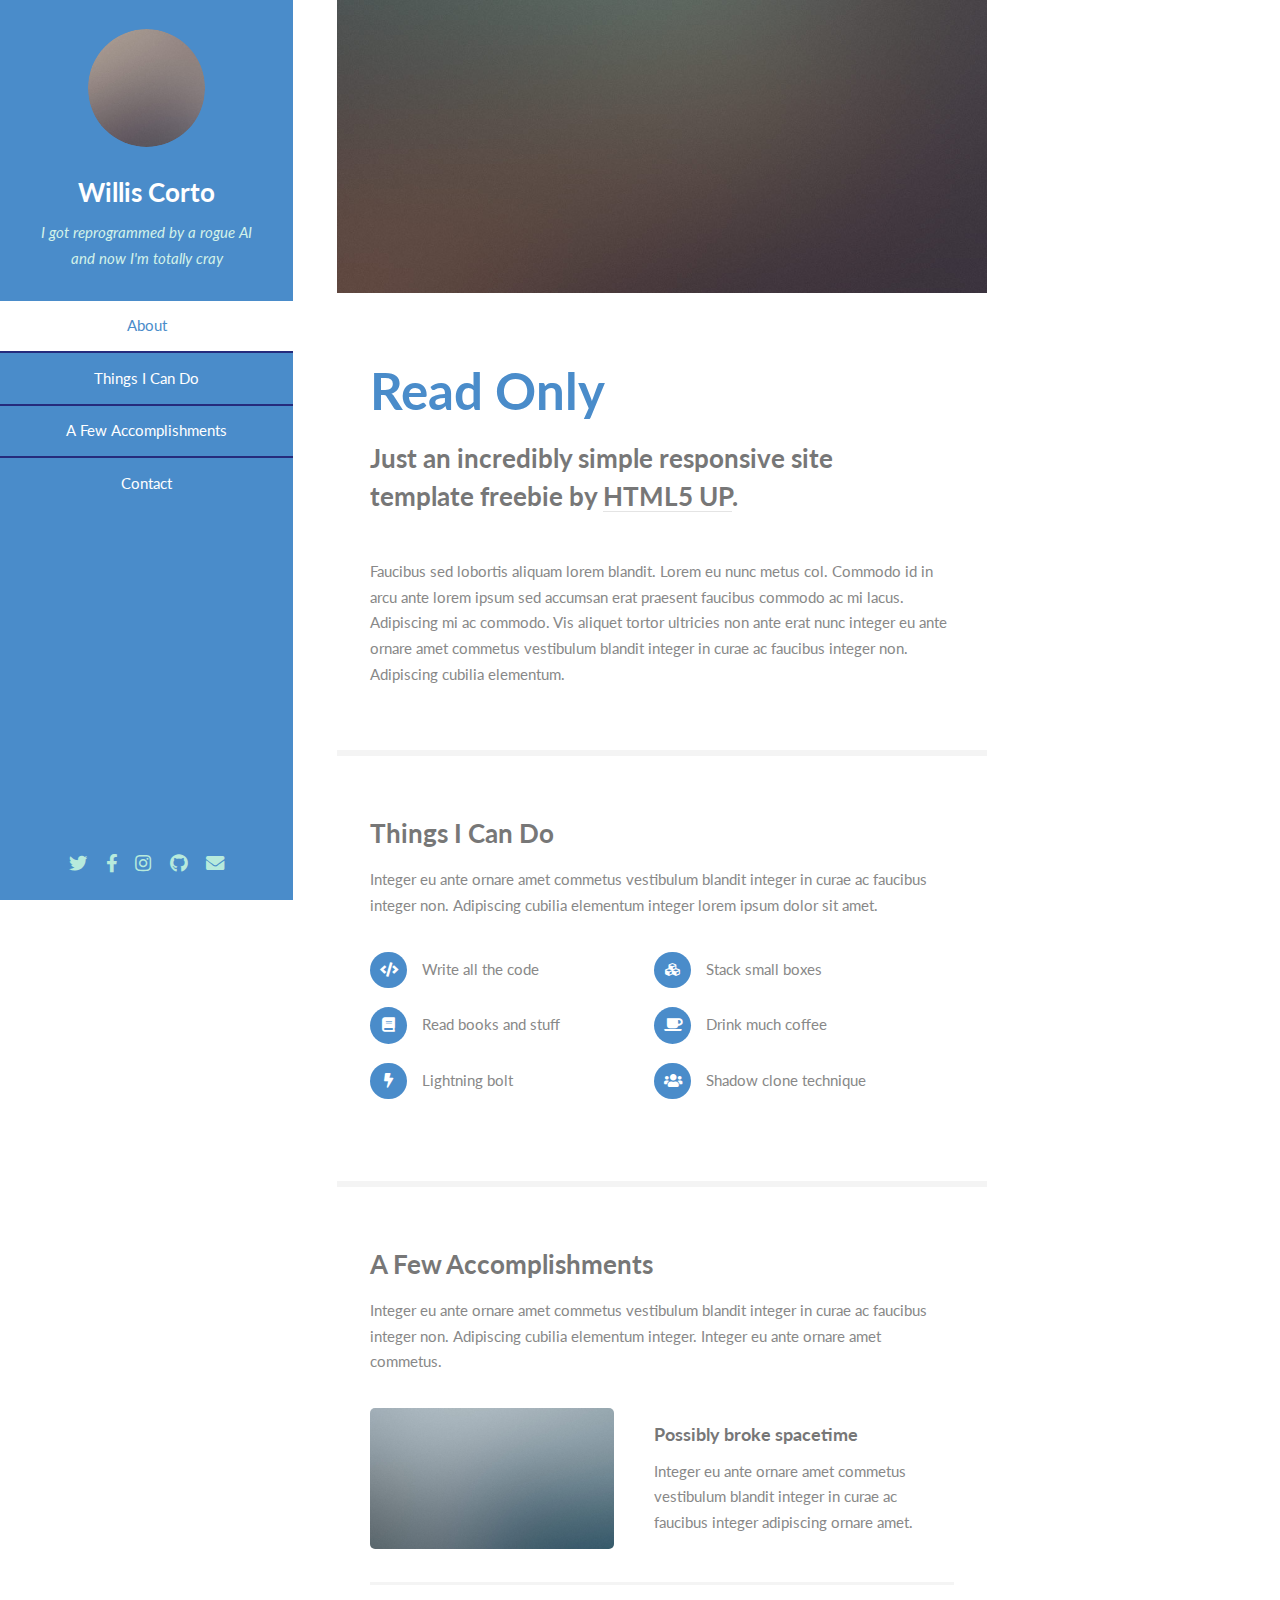
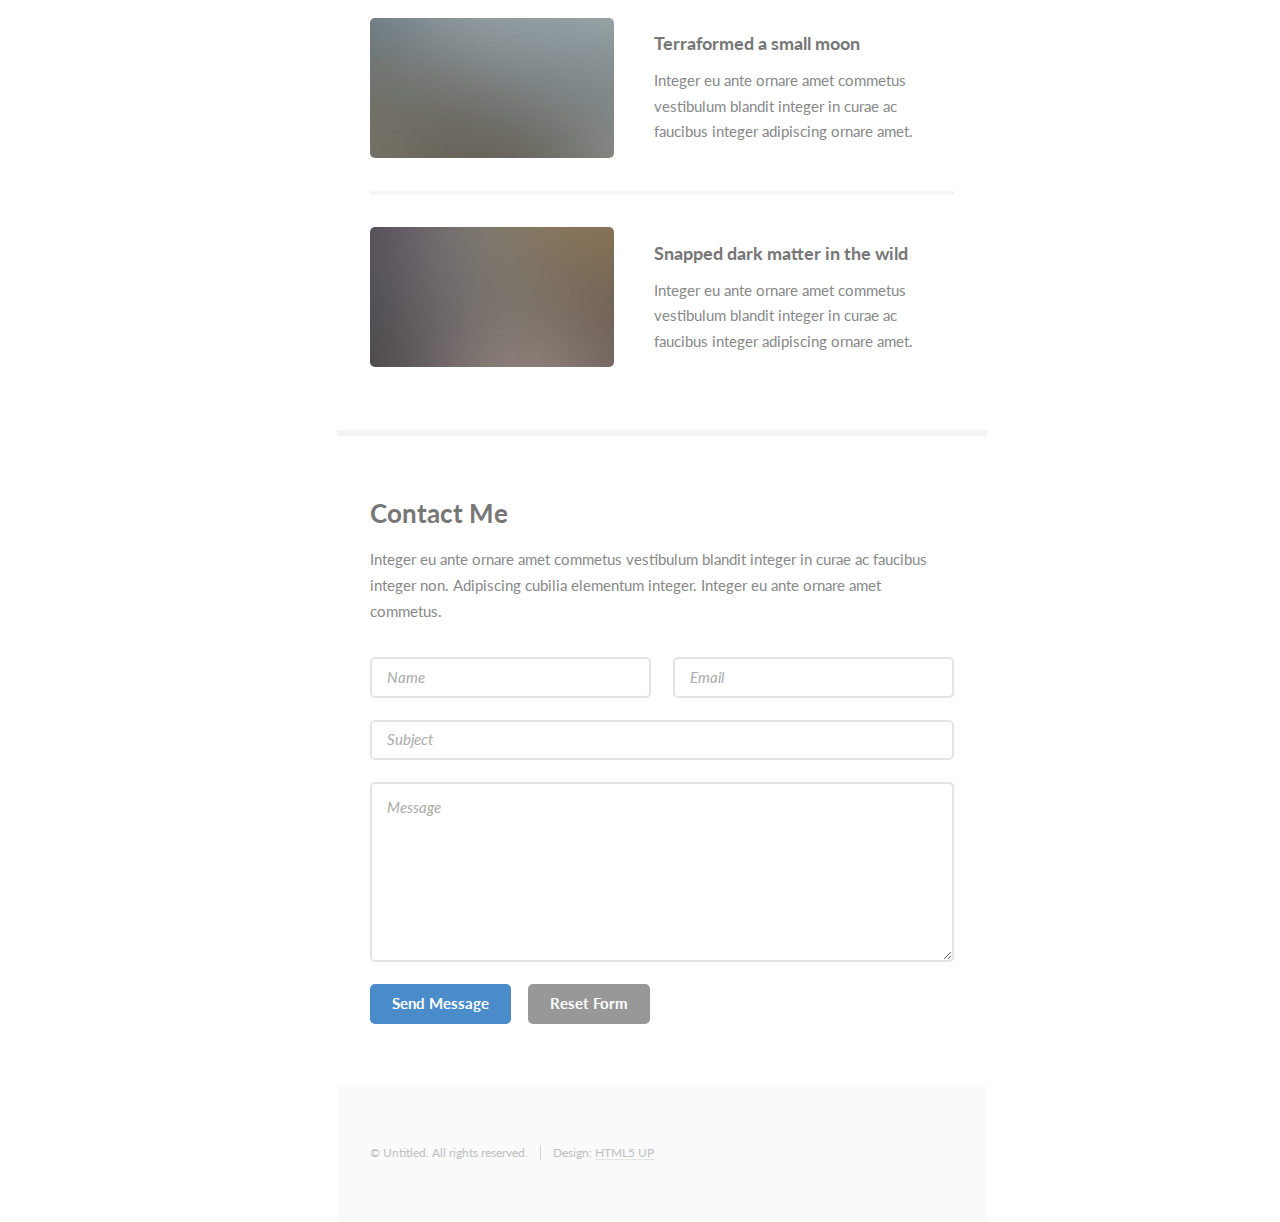
==== index.html @ 5b48e1ac "Added template" ====
<!DOCTYPE HTML>
<!--
	Read Only by HTML5 UP
	html5up.net | @ajlkn
	Free for personal and commercial use under the CCA 3.0 license (html5up.net/license)
-->
<html>
	<head>
		<title>Read Only by HTML5 UP</title>
		<meta charset="utf-8" />
		<meta name="viewport" content="width=device-width, initial-scale=1, user-scalable=no" />
		<link rel="stylesheet" href="assets/css/main.css" />
	</head>
	<body class="is-preload">

		<!-- Header -->
			<section id="header">
				<header>
					<span class="image avatar"><img src="images/avatar.jpg" alt="" /></span>
					<h1 id="logo"><a href="#">Willis Corto</a></h1>
					<p>I got reprogrammed by a rogue AI<br />
					and now I'm totally cray</p>
				</header>
				<nav id="nav">
					<ul>
						<li><a href="#one" class="active">About</a></li>
						<li><a href="#two">Things I Can Do</a></li>
						<li><a href="#three">A Few Accomplishments</a></li>
						<li><a href="#four">Contact</a></li>
					</ul>
				</nav>
				<footer>
					<ul class="icons">
						<li><a href="#" class="icon brands fa-twitter"><span class="label">Twitter</span></a></li>
						<li><a href="#" class="icon brands fa-facebook-f"><span class="label">Facebook</span></a></li>
						<li><a href="#" class="icon brands fa-instagram"><span class="label">Instagram</span></a></li>
						<li><a href="#" class="icon brands fa-github"><span class="label">Github</span></a></li>
						<li><a href="#" class="icon solid fa-envelope"><span class="label">Email</span></a></li>
					</ul>
				</footer>
			</section>

		<!-- Wrapper -->
			<div id="wrapper">

				<!-- Main -->
					<div id="main">

						<!-- One -->
							<section id="one">
								<div class="image main" data-position="center">
									<img src="images/banner.jpg" alt="" />
								</div>
								<div class="container">
									<header class="major">
										<h2>Read Only</h2>
										<p>Just an incredibly simple responsive site<br />
										template freebie by <a href="http://html5up.net">HTML5 UP</a>.</p>
									</header>
									<p>Faucibus sed lobortis aliquam lorem blandit. Lorem eu nunc metus col. Commodo id in arcu ante lorem ipsum sed accumsan erat praesent faucibus commodo ac mi lacus. Adipiscing mi ac commodo. Vis aliquet tortor ultricies non ante erat nunc integer eu ante ornare amet commetus vestibulum blandit integer in curae ac faucibus integer non. Adipiscing cubilia elementum.</p>
								</div>
							</section>

						<!-- Two -->
							<section id="two">
								<div class="container">
									<h3>Things I Can Do</h3>
									<p>Integer eu ante ornare amet commetus vestibulum blandit integer in curae ac faucibus integer non. Adipiscing cubilia elementum integer lorem ipsum dolor sit amet.</p>
									<ul class="feature-icons">
										<li class="icon solid fa-code">Write all the code</li>
										<li class="icon solid fa-cubes">Stack small boxes</li>
										<li class="icon solid fa-book">Read books and stuff</li>
										<li class="icon solid fa-coffee">Drink much coffee</li>
										<li class="icon solid fa-bolt">Lightning bolt</li>
										<li class="icon solid fa-users">Shadow clone technique</li>
									</ul>
								</div>
							</section>

						<!-- Three -->
							<section id="three">
								<div class="container">
									<h3>A Few Accomplishments</h3>
									<p>Integer eu ante ornare amet commetus vestibulum blandit integer in curae ac faucibus integer non. Adipiscing cubilia elementum integer. Integer eu ante ornare amet commetus.</p>
									<div class="features">
										<article>
											<a href="#" class="image"><img src="images/pic01.jpg" alt="" /></a>
											<div class="inner">
												<h4>Possibly broke spacetime</h4>
												<p>Integer eu ante ornare amet commetus vestibulum blandit integer in curae ac faucibus integer adipiscing ornare amet.</p>
											</div>
										</article>
										<article>
											<a href="#" class="image"><img src="images/pic02.jpg" alt="" /></a>
											<div class="inner">
												<h4>Terraformed a small moon</h4>
												<p>Integer eu ante ornare amet commetus vestibulum blandit integer in curae ac faucibus integer adipiscing ornare amet.</p>
											</div>
										</article>
										<article>
											<a href="#" class="image"><img src="images/pic03.jpg" alt="" /></a>
											<div class="inner">
												<h4>Snapped dark matter in the wild</h4>
												<p>Integer eu ante ornare amet commetus vestibulum blandit integer in curae ac faucibus integer adipiscing ornare amet.</p>
											</div>
										</article>
									</div>
								</div>
							</section>

						<!-- Four -->
							<section id="four">
								<div class="container">
									<h3>Contact Me</h3>
									<p>Integer eu ante ornare amet commetus vestibulum blandit integer in curae ac faucibus integer non. Adipiscing cubilia elementum integer. Integer eu ante ornare amet commetus.</p>
									<form method="post" action="#">
										<div class="row gtr-uniform">
											<div class="col-6 col-12-xsmall"><input type="text" name="name" id="name" placeholder="Name" /></div>
											<div class="col-6 col-12-xsmall"><input type="email" name="email" id="email" placeholder="Email" /></div>
											<div class="col-12"><input type="text" name="subject" id="subject" placeholder="Subject" /></div>
											<div class="col-12"><textarea name="message" id="message" placeholder="Message" rows="6"></textarea></div>
											<div class="col-12">
												<ul class="actions">
													<li><input type="submit" class="primary" value="Send Message" /></li>
													<li><input type="reset" value="Reset Form" /></li>
												</ul>
											</div>
										</div>
									</form>
								</div>
							</section>

					</div>

				<!-- Footer -->
					<section id="footer">
						<div class="container">
							<ul class="copyright">
								<li>&copy; Untitled. All rights reserved.</li><li>Design: <a href="http://html5up.net">HTML5 UP</a></li>
							</ul>
						</div>
					</section>

			</div>

		<!-- Scripts -->
			<script src="assets/js/jquery.min.js"></script>
			<script src="assets/js/jquery.scrollex.min.js"></script>
			<script src="assets/js/jquery.scrolly.min.js"></script>
			<script src="assets/js/browser.min.js"></script>
			<script src="assets/js/breakpoints.min.js"></script>
			<script src="assets/js/util.js"></script>
			<script src="assets/js/main.js"></script>

	</body>
</html>
---- assets/css/main.css ----
@import url("fontawesome-all.min.css");
@import url("https://fonts.googleapis.com/css?family=Lato:400,400italic,700,700italic|Source+Code+Pro:400");

/*
	Read Only by HTML5 UP
	html5up.net | @ajlkn
	Free for personal and commercial use under the CCA 3.0 license (html5up.net/license)
*/

html, body, div, span, applet, object,
iframe, h1, h2, h3, h4, h5, h6, p, blockquote,
pre, a, abbr, acronym, address, big, cite,
code, del, dfn, em, img, ins, kbd, q, s, samp,
small, strike, strong, sub, sup, tt, var, b,
u, i, center, dl, dt, dd, ol, ul, li, fieldset,
form, label, legend, table, caption, tbody,
tfoot, thead, tr, th, td, article, aside,
canvas, details, embed, figure, figcaption,
footer, header, hgroup, menu, nav, output, ruby,
section, summary, time, mark, audio, video {
	margin: 0;
	padding: 0;
	border: 0;
	font-size: 100%;
	font: inherit;
	vertical-align: baseline;}

article, aside, details, figcaption, figure,
footer, header, hgroup, menu, nav, section {
	display: block;}

body {
	line-height: 1;
}

ol, ul {
	list-style: none;
}

blockquote, q {
	quotes: none;
}

	blockquote:before, blockquote:after, q:before, q:after {
		content: '';
		content: none;
	}

table {
	border-collapse: collapse;
	border-spacing: 0;
}

body {
	-webkit-text-size-adjust: none;
}

mark {
	background-color: transparent;
	color: inherit;
}

input::-moz-focus-inner {
	border: 0;
	padding: 0;
}

input, select, textarea {
	-moz-appearance: none;
	-webkit-appearance: none;
	-ms-appearance: none;
	appearance: none;
}

/* Basic */

	html {
		box-sizing: border-box;
	}

	*, *:before, *:after {
		box-sizing: inherit;
	}

	body {
		background: #fff;
	}

		body.is-preload *, body.is-preload *:before, body.is-preload *:after {
			-moz-animation: none !important;
			-webkit-animation: none !important;
			-ms-animation: none !important;
			animation: none !important;
			-moz-transition: none !important;
			-webkit-transition: none !important;
			-ms-transition: none !important;
			transition: none !important;
		}

	body, input, select, textarea {
		color: #888;
		font-family: "Lato", sans-serif;
		font-size: 16pt;
		font-weight: 400;
		line-height: 1.75em;
	}

	a {
		-moz-transition: color 0.2s ease-in-out, border-color 0.2s ease-in-out;
		-webkit-transition: color 0.2s ease-in-out, border-color 0.2s ease-in-out;
		-ms-transition: color 0.2s ease-in-out, border-color 0.2s ease-in-out;
		transition: color 0.2s ease-in-out, border-color 0.2s ease-in-out;
		border-bottom: solid 1px #e4e4e4;
		color: inherit;
		text-decoration: none;
	}

		a:hover {
			border-bottom-color: transparent;
			color: #4a8cca !important;
		}

	strong, b {
		color: #777;
		font-weight: 700;
	}

	em, i {
		font-style: italic;
	}

	p {
		margin: 0 0 2.25em 0;
	}

	h1, h2, h3, h4, h5, h6 {
		color: #777;
		font-weight: 700;
		line-height: 1em;
		margin: 0 0 0.5625em 0;
	}

		h1 a, h2 a, h3 a, h4 a, h5 a, h6 a {
			border: 0;
			color: inherit;
			text-decoration: none;
		}

	h2 {
		font-size: 2em;
		line-height: 1.5em;
	}

	h3 {
		font-size: 1.75em;
		line-height: 1.5em;
	}

	h4 {
		font-size: 1.25em;
		line-height: 1.5em;
	}

	h5 {
		font-size: 0.9em;
		line-height: 1.5em;
	}

	h6 {
		font-size: 0.7em;
		line-height: 1.5em;
	}

	sub {
		font-size: 0.8em;
		position: relative;
		top: 0.5em;
	}

	sup {
		font-size: 0.8em;
		position: relative;
		top: -0.5em;
	}

	hr {
		border: 0;
		border-bottom: solid 2px #f4f4f4;
		margin: 2.25em 0;
	}

		hr.major {
			margin: 3.375em 0;
		}

	blockquote {
		border-left: solid 8px #e4e4e4;
		font-style: italic;
		margin: 0 0 2.25em 0;
		padding: 0.5em 0 0.5em 2em;
	}

	code {
		background: #555;
		border-radius: 5px;
		color: #fff;
		font-family: "Source Code Pro", monospace;
		font-size: 0.9em;
		margin: 0 0.25em;
		padding: 0.25em 0.65em;
	}

	pre {
		font-family: "Source Code Pro", monospace;
		font-size: 0.9em;
		margin: 0 0 2.25em 0;
	}

		pre code {
			-webkit-overflow-scrolling: touch;
			display: block;
			line-height: 1.5em;
			overflow-x: auto;
			padding: 1em 1.5em;
		}

	.align-left {
		text-align: left;
	}

	.align-center {
		text-align: center;
	}

	.align-right {
		text-align: right;
	}

/* Row */

	.row {
		display: flex;
		flex-wrap: wrap;
		box-sizing: border-box;
		align-items: stretch;
	}

		.row > * {
			box-sizing: border-box;
		}

		.row.gtr-uniform > * > :last-child {
			margin-bottom: 0;
		}

		.row.aln-left {
			justify-content: flex-start;
		}

		.row.aln-center {
			justify-content: center;
		}

		.row.aln-right {
			justify-content: flex-end;
		}

		.row.aln-top {
			align-items: flex-start;
		}

		.row.aln-middle {
			align-items: center;
		}

		.row.aln-bottom {
			align-items: flex-end;
		}

		.row > .imp {
			order: -1;
		}

		.row > .col-1 {
			width: 8.33333%;
		}

		.row > .off-1 {
			margin-left: 8.33333%;
		}

		.row > .col-2 {
			width: 16.66667%;
		}

		.row > .off-2 {
			margin-left: 16.66667%;
		}

		.row > .col-3 {
			width: 25%;
		}

		.row > .off-3 {
			margin-left: 25%;
		}

		.row > .col-4 {
			width: 33.33333%;
		}

		.row > .off-4 {
			margin-left: 33.33333%;
		}

		.row > .col-5 {
			width: 41.66667%;
		}

		.row > .off-5 {
			margin-left: 41.66667%;
		}

		.row > .col-6 {
			width: 50%;
		}

		.row > .off-6 {
			margin-left: 50%;
		}

		.row > .col-7 {
			width: 58.33333%;
		}

		.row > .off-7 {
			margin-left: 58.33333%;
		}

		.row > .col-8 {
			width: 66.66667%;
		}

		.row > .off-8 {
			margin-left: 66.66667%;
		}

		.row > .col-9 {
			width: 75%;
		}

		.row > .off-9 {
			margin-left: 75%;
		}

		.row > .col-10 {
			width: 83.33333%;
		}

		.row > .off-10 {
			margin-left: 83.33333%;
		}

		.row > .col-11 {
			width: 91.66667%;
		}

		.row > .off-11 {
			margin-left: 91.66667%;
		}

		.row > .col-12 {
			width: 100%;
		}

		.row > .off-12 {
			margin-left: 100%;
		}

		.row.gtr-0 {
			margin-top: 0;
			margin-left: 0em;
		}

			.row.gtr-0 > * {
				padding: 0 0 0 0em;
			}

			.row.gtr-0.gtr-uniform {
				margin-top: 0em;
			}

				.row.gtr-0.gtr-uniform > * {
					padding-top: 0em;
				}

		.row.gtr-25 {
			margin-top: 0;
			margin-left: -0.5em;
		}

			.row.gtr-25 > * {
				padding: 0 0 0 0.5em;
			}

			.row.gtr-25.gtr-uniform {
				margin-top: -0.5em;
			}

				.row.gtr-25.gtr-uniform > * {
					padding-top: 0.5em;
				}

		.row.gtr-50 {
			margin-top: 0;
			margin-left: -1em;
		}

			.row.gtr-50 > * {
				padding: 0 0 0 1em;
			}

			.row.gtr-50.gtr-uniform {
				margin-top: -1em;
			}

				.row.gtr-50.gtr-uniform > * {
					padding-top: 1em;
				}

		.row {
			margin-top: 0;
			margin-left: -2em;
		}

			.row > * {
				padding: 0 0 0 2em;
			}

			.row.gtr-uniform {
				margin-top: -2em;
			}

				.row.gtr-uniform > * {
					padding-top: 2em;
				}

		.row.gtr-150 {
			margin-top: 0;
			margin-left: -3em;
		}

			.row.gtr-150 > * {
				padding: 0 0 0 3em;
			}

			.row.gtr-150.gtr-uniform {
				margin-top: -3em;
			}

				.row.gtr-150.gtr-uniform > * {
					padding-top: 3em;
				}

		.row.gtr-200 {
			margin-top: 0;
			margin-left: -4em;
		}

			.row.gtr-200 > * {
				padding: 0 0 0 4em;
			}

			.row.gtr-200.gtr-uniform {
				margin-top: -4em;
			}

				.row.gtr-200.gtr-uniform > * {
					padding-top: 4em;
				}

		@media screen and (max-width: 1680px) {

			.row {
				display: flex;
				flex-wrap: wrap;
				box-sizing: border-box;
				align-items: stretch;
			}

				.row > * {
					box-sizing: border-box;
				}

				.row.gtr-uniform > * > :last-child {
					margin-bottom: 0;
				}

				.row.aln-left {
					justify-content: flex-start;
				}

				.row.aln-center {
					justify-content: center;
				}

				.row.aln-right {
					justify-content: flex-end;
				}

				.row.aln-top {
					align-items: flex-start;
				}

				.row.aln-middle {
					align-items: center;
				}

				.row.aln-bottom {
					align-items: flex-end;
				}

				.row > .imp-xlarge {
					order: -1;
				}

				.row > .col-1-xlarge {
					width: 8.33333%;
				}

				.row > .off-1-xlarge {
					margin-left: 8.33333%;
				}

				.row > .col-2-xlarge {
					width: 16.66667%;
				}

				.row > .off-2-xlarge {
					margin-left: 16.66667%;
				}

				.row > .col-3-xlarge {
					width: 25%;
				}

				.row > .off-3-xlarge {
					margin-left: 25%;
				}

				.row > .col-4-xlarge {
					width: 33.33333%;
				}

				.row > .off-4-xlarge {
					margin-left: 33.33333%;
				}

				.row > .col-5-xlarge {
					width: 41.66667%;
				}

				.row > .off-5-xlarge {
					margin-left: 41.66667%;
				}

				.row > .col-6-xlarge {
					width: 50%;
				}

				.row > .off-6-xlarge {
					margin-left: 50%;
				}

				.row > .col-7-xlarge {
					width: 58.33333%;
				}

				.row > .off-7-xlarge {
					margin-left: 58.33333%;
				}

				.row > .col-8-xlarge {
					width: 66.66667%;
				}

				.row > .off-8-xlarge {
					margin-left: 66.66667%;
				}

				.row > .col-9-xlarge {
					width: 75%;
				}

				.row > .off-9-xlarge {
					margin-left: 75%;
				}

				.row > .col-10-xlarge {
					width: 83.33333%;
				}

				.row > .off-10-xlarge {
					margin-left: 83.33333%;
				}

				.row > .col-11-xlarge {
					width: 91.66667%;
				}

				.row > .off-11-xlarge {
					margin-left: 91.66667%;
				}

				.row > .col-12-xlarge {
					width: 100%;
				}

				.row > .off-12-xlarge {
					margin-left: 100%;
				}

				.row.gtr-0 {
					margin-top: 0;
					margin-left: 0em;
				}

					.row.gtr-0 > * {
						padding: 0 0 0 0em;
					}

					.row.gtr-0.gtr-uniform {
						margin-top: 0em;
					}

						.row.gtr-0.gtr-uniform > * {
							padding-top: 0em;
						}

				.row.gtr-25 {
					margin-top: 0;
					margin-left: -0.5em;
				}

					.row.gtr-25 > * {
						padding: 0 0 0 0.5em;
					}

					.row.gtr-25.gtr-uniform {
						margin-top: -0.5em;
					}

						.row.gtr-25.gtr-uniform > * {
							padding-top: 0.5em;
						}

				.row.gtr-50 {
					margin-top: 0;
					margin-left: -1em;
				}

					.row.gtr-50 > * {
						padding: 0 0 0 1em;
					}

					.row.gtr-50.gtr-uniform {
						margin-top: -1em;
					}

						.row.gtr-50.gtr-uniform > * {
							padding-top: 1em;
						}

				.row {
					margin-top: 0;
					margin-left: -2em;
				}

					.row > * {
						padding: 0 0 0 2em;
					}

					.row.gtr-uniform {
						margin-top: -2em;
					}

						.row.gtr-uniform > * {
							padding-top: 2em;
						}

				.row.gtr-150 {
					margin-top: 0;
					margin-left: -3em;
				}

					.row.gtr-150 > * {
						padding: 0 0 0 3em;
					}

					.row.gtr-150.gtr-uniform {
						margin-top: -3em;
					}

						.row.gtr-150.gtr-uniform > * {
							padding-top: 3em;
						}

				.row.gtr-200 {
					margin-top: 0;
					margin-left: -4em;
				}

					.row.gtr-200 > * {
						padding: 0 0 0 4em;
					}

					.row.gtr-200.gtr-uniform {
						margin-top: -4em;
					}

						.row.gtr-200.gtr-uniform > * {
							padding-top: 4em;
						}

		}

		@media screen and (max-width: 1280px) {

			.row {
				display: flex;
				flex-wrap: wrap;
				box-sizing: border-box;
				align-items: stretch;
			}

				.row > * {
					box-sizing: border-box;
				}

				.row.gtr-uniform > * > :last-child {
					margin-bottom: 0;
				}

				.row.aln-left {
					justify-content: flex-start;
				}

				.row.aln-center {
					justify-content: center;
				}

				.row.aln-right {
					justify-content: flex-end;
				}

				.row.aln-top {
					align-items: flex-start;
				}

				.row.aln-middle {
					align-items: center;
				}

				.row.aln-bottom {
					align-items: flex-end;
				}

				.row > .imp-large {
					order: -1;
				}

				.row > .col-1-large {
					width: 8.33333%;
				}

				.row > .off-1-large {
					margin-left: 8.33333%;
				}

				.row > .col-2-large {
					width: 16.66667%;
				}

				.row > .off-2-large {
					margin-left: 16.66667%;
				}

				.row > .col-3-large {
					width: 25%;
				}

				.row > .off-3-large {
					margin-left: 25%;
				}

				.row > .col-4-large {
					width: 33.33333%;
				}

				.row > .off-4-large {
					margin-left: 33.33333%;
				}

				.row > .col-5-large {
					width: 41.66667%;
				}

				.row > .off-5-large {
					margin-left: 41.66667%;
				}

				.row > .col-6-large {
					width: 50%;
				}

				.row > .off-6-large {
					margin-left: 50%;
				}

				.row > .col-7-large {
					width: 58.33333%;
				}

				.row > .off-7-large {
					margin-left: 58.33333%;
				}

				.row > .col-8-large {
					width: 66.66667%;
				}

				.row > .off-8-large {
					margin-left: 66.66667%;
				}

				.row > .col-9-large {
					width: 75%;
				}

				.row > .off-9-large {
					margin-left: 75%;
				}

				.row > .col-10-large {
					width: 83.33333%;
				}

				.row > .off-10-large {
					margin-left: 83.33333%;
				}

				.row > .col-11-large {
					width: 91.66667%;
				}

				.row > .off-11-large {
					margin-left: 91.66667%;
				}

				.row > .col-12-large {
					width: 100%;
				}

				.row > .off-12-large {
					margin-left: 100%;
				}

				.row.gtr-0 {
					margin-top: 0;
					margin-left: 0em;
				}

					.row.gtr-0 > * {
						padding: 0 0 0 0em;
					}

					.row.gtr-0.gtr-uniform {
						margin-top: 0em;
					}

						.row.gtr-0.gtr-uniform > * {
							padding-top: 0em;
						}

				.row.gtr-25 {
					margin-top: 0;
					margin-left: -0.375em;
				}

					.row.gtr-25 > * {
						padding: 0 0 0 0.375em;
					}

					.row.gtr-25.gtr-uniform {
						margin-top: -0.375em;
					}

						.row.gtr-25.gtr-uniform > * {
							padding-top: 0.375em;
						}

				.row.gtr-50 {
					margin-top: 0;
					margin-left: -0.75em;
				}

					.row.gtr-50 > * {
						padding: 0 0 0 0.75em;
					}

					.row.gtr-50.gtr-uniform {
						margin-top: -0.75em;
					}

						.row.gtr-50.gtr-uniform > * {
							padding-top: 0.75em;
						}

				.row {
					margin-top: 0;
					margin-left: -1.5em;
				}

					.row > * {
						padding: 0 0 0 1.5em;
					}

					.row.gtr-uniform {
						margin-top: -1.5em;
					}

						.row.gtr-uniform > * {
							padding-top: 1.5em;
						}

				.row.gtr-150 {
					margin-top: 0;
					margin-left: -2.25em;
				}

					.row.gtr-150 > * {
						padding: 0 0 0 2.25em;
					}

					.row.gtr-150.gtr-uniform {
						margin-top: -2.25em;
					}

						.row.gtr-150.gtr-uniform > * {
							padding-top: 2.25em;
						}

				.row.gtr-200 {
					margin-top: 0;
					margin-left: -3em;
				}

					.row.gtr-200 > * {
						padding: 0 0 0 3em;
					}

					.row.gtr-200.gtr-uniform {
						margin-top: -3em;
					}

						.row.gtr-200.gtr-uniform > * {
							padding-top: 3em;
						}

		}

		@media screen and (max-width: 1024px) {

			.row {
				display: flex;
				flex-wrap: wrap;
				box-sizing: border-box;
				align-items: stretch;
			}

				.row > * {
					box-sizing: border-box;
				}

				.row.gtr-uniform > * > :last-child {
					margin-bottom: 0;
				}

				.row.aln-left {
					justify-content: flex-start;
				}

				.row.aln-center {
					justify-content: center;
				}

				.row.aln-right {
					justify-content: flex-end;
				}

				.row.aln-top {
					align-items: flex-start;
				}

				.row.aln-middle {
					align-items: center;
				}

				.row.aln-bottom {
					align-items: flex-end;
				}

				.row > .imp-medium {
					order: -1;
				}

				.row > .col-1-medium {
					width: 8.33333%;
				}

				.row > .off-1-medium {
					margin-left: 8.33333%;
				}

				.row > .col-2-medium {
					width: 16.66667%;
				}

				.row > .off-2-medium {
					margin-left: 16.66667%;
				}

				.row > .col-3-medium {
					width: 25%;
				}

				.row > .off-3-medium {
					margin-left: 25%;
				}

				.row > .col-4-medium {
					width: 33.33333%;
				}

				.row > .off-4-medium {
					margin-left: 33.33333%;
				}

				.row > .col-5-medium {
					width: 41.66667%;
				}

				.row > .off-5-medium {
					margin-left: 41.66667%;
				}

				.row > .col-6-medium {
					width: 50%;
				}

				.row > .off-6-medium {
					margin-left: 50%;
				}

				.row > .col-7-medium {
					width: 58.33333%;
				}

				.row > .off-7-medium {
					margin-left: 58.33333%;
				}

				.row > .col-8-medium {
					width: 66.66667%;
				}

				.row > .off-8-medium {
					margin-left: 66.66667%;
				}

				.row > .col-9-medium {
					width: 75%;
				}

				.row > .off-9-medium {
					margin-left: 75%;
				}

				.row > .col-10-medium {
					width: 83.33333%;
				}

				.row > .off-10-medium {
					margin-left: 83.33333%;
				}

				.row > .col-11-medium {
					width: 91.66667%;
				}

				.row > .off-11-medium {
					margin-left: 91.66667%;
				}

				.row > .col-12-medium {
					width: 100%;
				}

				.row > .off-12-medium {
					margin-left: 100%;
				}

				.row.gtr-0 {
					margin-top: 0;
					margin-left: 0em;
				}

					.row.gtr-0 > * {
						padding: 0 0 0 0em;
					}

					.row.gtr-0.gtr-uniform {
						margin-top: 0em;
					}

						.row.gtr-0.gtr-uniform > * {
							padding-top: 0em;
						}

				.row.gtr-25 {
					margin-top: 0;
					margin-left: -0.375em;
				}

					.row.gtr-25 > * {
						padding: 0 0 0 0.375em;
					}

					.row.gtr-25.gtr-uniform {
						margin-top: -0.375em;
					}

						.row.gtr-25.gtr-uniform > * {
							padding-top: 0.375em;
						}

				.row.gtr-50 {
					margin-top: 0;
					margin-left: -0.75em;
				}

					.row.gtr-50 > * {
						padding: 0 0 0 0.75em;
					}

					.row.gtr-50.gtr-uniform {
						margin-top: -0.75em;
					}

						.row.gtr-50.gtr-uniform > * {
							padding-top: 0.75em;
						}

				.row {
					margin-top: 0;
					margin-left: -1.5em;
				}

					.row > * {
						padding: 0 0 0 1.5em;
					}

					.row.gtr-uniform {
						margin-top: -1.5em;
					}

						.row.gtr-uniform > * {
							padding-top: 1.5em;
						}

				.row.gtr-150 {
					margin-top: 0;
					margin-left: -2.25em;
				}

					.row.gtr-150 > * {
						padding: 0 0 0 2.25em;
					}

					.row.gtr-150.gtr-uniform {
						margin-top: -2.25em;
					}

						.row.gtr-150.gtr-uniform > * {
							padding-top: 2.25em;
						}

				.row.gtr-200 {
					margin-top: 0;
					margin-left: -3em;
				}

					.row.gtr-200 > * {
						padding: 0 0 0 3em;
					}

					.row.gtr-200.gtr-uniform {
						margin-top: -3em;
					}

						.row.gtr-200.gtr-uniform > * {
							padding-top: 3em;
						}

		}

		@media screen and (max-width: 736px) {

			.row {
				display: flex;
				flex-wrap: wrap;
				box-sizing: border-box;
				align-items: stretch;
			}

				.row > * {
					box-sizing: border-box;
				}

				.row.gtr-uniform > * > :last-child {
					margin-bottom: 0;
				}

				.row.aln-left {
					justify-content: flex-start;
				}

				.row.aln-center {
					justify-content: center;
				}

				.row.aln-right {
					justify-content: flex-end;
				}

				.row.aln-top {
					align-items: flex-start;
				}

				.row.aln-middle {
					align-items: center;
				}

				.row.aln-bottom {
					align-items: flex-end;
				}

				.row > .imp-small {
					order: -1;
				}

				.row > .col-1-small {
					width: 8.33333%;
				}

				.row > .off-1-small {
					margin-left: 8.33333%;
				}

				.row > .col-2-small {
					width: 16.66667%;
				}

				.row > .off-2-small {
					margin-left: 16.66667%;
				}

				.row > .col-3-small {
					width: 25%;
				}

				.row > .off-3-small {
					margin-left: 25%;
				}

				.row > .col-4-small {
					width: 33.33333%;
				}

				.row > .off-4-small {
					margin-left: 33.33333%;
				}

				.row > .col-5-small {
					width: 41.66667%;
				}

				.row > .off-5-small {
					margin-left: 41.66667%;
				}

				.row > .col-6-small {
					width: 50%;
				}

				.row > .off-6-small {
					margin-left: 50%;
				}

				.row > .col-7-small {
					width: 58.33333%;
				}

				.row > .off-7-small {
					margin-left: 58.33333%;
				}

				.row > .col-8-small {
					width: 66.66667%;
				}

				.row > .off-8-small {
					margin-left: 66.66667%;
				}

				.row > .col-9-small {
					width: 75%;
				}

				.row > .off-9-small {
					margin-left: 75%;
				}

				.row > .col-10-small {
					width: 83.33333%;
				}

				.row > .off-10-small {
					margin-left: 83.33333%;
				}

				.row > .col-11-small {
					width: 91.66667%;
				}

				.row > .off-11-small {
					margin-left: 91.66667%;
				}

				.row > .col-12-small {
					width: 100%;
				}

				.row > .off-12-small {
					margin-left: 100%;
				}

				.row.gtr-0 {
					margin-top: 0;
					margin-left: 0em;
				}

					.row.gtr-0 > * {
						padding: 0 0 0 0em;
					}

					.row.gtr-0.gtr-uniform {
						margin-top: 0em;
					}

						.row.gtr-0.gtr-uniform > * {
							padding-top: 0em;
						}

				.row.gtr-25 {
					margin-top: 0;
					margin-left: -0.3125em;
				}

					.row.gtr-25 > * {
						padding: 0 0 0 0.3125em;
					}

					.row.gtr-25.gtr-uniform {
						margin-top: -0.3125em;
					}

						.row.gtr-25.gtr-uniform > * {
							padding-top: 0.3125em;
						}

				.row.gtr-50 {
					margin-top: 0;
					margin-left: -0.625em;
				}

					.row.gtr-50 > * {
						padding: 0 0 0 0.625em;
					}

					.row.gtr-50.gtr-uniform {
						margin-top: -0.625em;
					}

						.row.gtr-50.gtr-uniform > * {
							padding-top: 0.625em;
						}

				.row {
					margin-top: 0;
					margin-left: -1.25em;
				}

					.row > * {
						padding: 0 0 0 1.25em;
					}

					.row.gtr-uniform {
						margin-top: -1.25em;
					}

						.row.gtr-uniform > * {
							padding-top: 1.25em;
						}

				.row.gtr-150 {
					margin-top: 0;
					margin-left: -1.875em;
				}

					.row.gtr-150 > * {
						padding: 0 0 0 1.875em;
					}

					.row.gtr-150.gtr-uniform {
						margin-top: -1.875em;
					}

						.row.gtr-150.gtr-uniform > * {
							padding-top: 1.875em;
						}

				.row.gtr-200 {
					margin-top: 0;
					margin-left: -2.5em;
				}

					.row.gtr-200 > * {
						padding: 0 0 0 2.5em;
					}

					.row.gtr-200.gtr-uniform {
						margin-top: -2.5em;
					}

						.row.gtr-200.gtr-uniform > * {
							padding-top: 2.5em;
						}

		}

		@media screen and (max-width: 480px) {

			.row {
				display: flex;
				flex-wrap: wrap;
				box-sizing: border-box;
				align-items: stretch;
			}

				.row > * {
					box-sizing: border-box;
				}

				.row.gtr-uniform > * > :last-child {
					margin-bottom: 0;
				}

				.row.aln-left {
					justify-content: flex-start;
				}

				.row.aln-center {
					justify-content: center;
				}

				.row.aln-right {
					justify-content: flex-end;
				}

				.row.aln-top {
					align-items: flex-start;
				}

				.row.aln-middle {
					align-items: center;
				}

				.row.aln-bottom {
					align-items: flex-end;
				}

				.row > .imp-xsmall {
					order: -1;
				}

				.row > .col-1-xsmall {
					width: 8.33333%;
				}

				.row > .off-1-xsmall {
					margin-left: 8.33333%;
				}

				.row > .col-2-xsmall {
					width: 16.66667%;
				}

				.row > .off-2-xsmall {
					margin-left: 16.66667%;
				}

				.row > .col-3-xsmall {
					width: 25%;
				}

				.row > .off-3-xsmall {
					margin-left: 25%;
				}

				.row > .col-4-xsmall {
					width: 33.33333%;
				}

				.row > .off-4-xsmall {
					margin-left: 33.33333%;
				}

				.row > .col-5-xsmall {
					width: 41.66667%;
				}

				.row > .off-5-xsmall {
					margin-left: 41.66667%;
				}

				.row > .col-6-xsmall {
					width: 50%;
				}

				.row > .off-6-xsmall {
					margin-left: 50%;
				}

				.row > .col-7-xsmall {
					width: 58.33333%;
				}

				.row > .off-7-xsmall {
					margin-left: 58.33333%;
				}

				.row > .col-8-xsmall {
					width: 66.66667%;
				}

				.row > .off-8-xsmall {
					margin-left: 66.66667%;
				}

				.row > .col-9-xsmall {
					width: 75%;
				}

				.row > .off-9-xsmall {
					margin-left: 75%;
				}

				.row > .col-10-xsmall {
					width: 83.33333%;
				}

				.row > .off-10-xsmall {
					margin-left: 83.33333%;
				}

				.row > .col-11-xsmall {
					width: 91.66667%;
				}

				.row > .off-11-xsmall {
					margin-left: 91.66667%;
				}

				.row > .col-12-xsmall {
					width: 100%;
				}

				.row > .off-12-xsmall {
					margin-left: 100%;
				}

				.row.gtr-0 {
					margin-top: 0;
					margin-left: 0em;
				}

					.row.gtr-0 > * {
						padding: 0 0 0 0em;
					}

					.row.gtr-0.gtr-uniform {
						margin-top: 0em;
					}

						.row.gtr-0.gtr-uniform > * {
							padding-top: 0em;
						}

				.row.gtr-25 {
					margin-top: 0;
					margin-left: -0.3125em;
				}

					.row.gtr-25 > * {
						padding: 0 0 0 0.3125em;
					}

					.row.gtr-25.gtr-uniform {
						margin-top: -0.3125em;
					}

						.row.gtr-25.gtr-uniform > * {
							padding-top: 0.3125em;
						}

				.row.gtr-50 {
					margin-top: 0;
					margin-left: -0.625em;
				}

					.row.gtr-50 > * {
						padding: 0 0 0 0.625em;
					}

					.row.gtr-50.gtr-uniform {
						margin-top: -0.625em;
					}

						.row.gtr-50.gtr-uniform > * {
							padding-top: 0.625em;
						}

				.row {
					margin-top: 0;
					margin-left: -1.25em;
				}

					.row > * {
						padding: 0 0 0 1.25em;
					}

					.row.gtr-uniform {
						margin-top: -1.25em;
					}

						.row.gtr-uniform > * {
							padding-top: 1.25em;
						}

				.row.gtr-150 {
					margin-top: 0;
					margin-left: -1.875em;
				}

					.row.gtr-150 > * {
						padding: 0 0 0 1.875em;
					}

					.row.gtr-150.gtr-uniform {
						margin-top: -1.875em;
					}

						.row.gtr-150.gtr-uniform > * {
							padding-top: 1.875em;
						}

				.row.gtr-200 {
					margin-top: 0;
					margin-left: -2.5em;
				}

					.row.gtr-200 > * {
						padding: 0 0 0 2.5em;
					}

					.row.gtr-200.gtr-uniform {
						margin-top: -2.5em;
					}

						.row.gtr-200.gtr-uniform > * {
							padding-top: 2.5em;
						}

		}

/* Container */

	.container {
		margin: 0 auto;
		max-width: calc(100% - 4.5em);
		width: 45em;
	}

		.container.xsmall {
			width: 11.25em;
		}

		.container.small {
			width: 22.5em;
		}

		.container.medium {
			width: 33.75em;
		}

		.container.large {
			width: 56.25em;
		}

		.container.xlarge {
			width: 67.5em;
		}

		.container.max {
			width: 100%;
		}

		@media screen and (max-width: 1024px) {

			.container {
				width: 100% !important;
			}

		}

		@media screen and (max-width: 480px) {

			.container {
				max-width: calc(100% - 3.375em);
			}

		}

/* Section/Article */

	section.special, article.special {
		text-align: center;
	}

	header p {
		color: #aaa;
		position: relative;
		margin: 0 0 1.6875em 0;
	}

	header h2 + p {
		font-size: 1.25em;
		margin-top: -0.5em;
		line-height: 1.5em;
	}

	header h3 + p {
		font-size: 1.1em;
		margin-top: -0.35em;
		line-height: 1.5em;
	}

	header h4 + p,
	header h5 + p,
	header h6 + p {
		font-size: 0.9em;
		margin-top: -0.25em;
		line-height: 1.5em;
	}

	header.major h2 {
		color: #4a8cca;
		font-size: 3.5em;
	}

		header.major h2 + p {
			color: #777;
			font-size: 1.75em;
			font-weight: 700;
			margin-top: -0.75em;
		}

/* Form */

	form {
		margin: 0 0 2.25em 0;
	}

	label {
		color: #777;
		display: block;
		font-size: 0.9em;
		font-weight: 700;
		margin: 0 0 1.125em 0;
	}

	input::-moz-focus-inner {
		border: 0;
		padding: 0;
	}

	input[type="text"],
	input[type="password"],
	input[type="email"],
	select,
	textarea {
		-moz-appearance: none;
		-webkit-appearance: none;
		-ms-appearance: none;
		appearance: none;
		border-radius: 5px;
		border: none;
		border: solid 2px #e4e4e4;
		color: inherit;
		display: block;
		outline: 0;
		padding: 0 1em;
		text-decoration: none;
		width: 100%;
	}

		input[type="text"]:invalid,
		input[type="password"]:invalid,
		input[type="email"]:invalid,
		select:invalid,
		textarea:invalid {
			box-shadow: none;
		}

		input[type="text"]:focus,
		input[type="password"]:focus,
		input[type="email"]:focus,
		select:focus,
		textarea:focus {
			border-color: #4a8cca;
		}

	select {
		background-image: url("data:image/svg+xml;charset=utf8,%3Csvg xmlns='http://www.w3.org/2000/svg' width='40' height='40' preserveAspectRatio='none' viewBox='0 0 40 40'%3E%3Cpath d='M9.4,12.3l10.4,10.4l10.4-10.4c0.2-0.2,0.5-0.4,0.9-0.4c0.3,0,0.6,0.1,0.9,0.4l3.3,3.3c0.2,0.2,0.4,0.5,0.4,0.9 c0,0.4-0.1,0.6-0.4,0.9L20.7,31.9c-0.2,0.2-0.5,0.4-0.9,0.4c-0.3,0-0.6-0.1-0.9-0.4L4.3,17.3c-0.2-0.2-0.4-0.5-0.4-0.9 c0-0.4,0.1-0.6,0.4-0.9l3.3-3.3c0.2-0.2,0.5-0.4,0.9-0.4S9.1,12.1,9.4,12.3z' fill='%23e4e4e4' /%3E%3C/svg%3E");
		background-size: 1.25em;
		background-repeat: no-repeat;
		background-position: calc(100% - 1em) center;
		height: 2.75em;
		padding-right: 2.75em;
		text-overflow: ellipsis;
	}

		select option {
			color: #777;
			background: #fff;
		}

		select:focus::-ms-value {
			background-color: transparent;
		}

		select::-ms-expand {
			display: none;
		}

	input[type="text"],
	input[type="password"],
	input[type="email"],
	select {
		height: 2.75em;
	}

	textarea {
		padding: 0.75em 1em;
	}

	input[type="checkbox"],
	input[type="radio"] {
		-moz-appearance: none;
		-webkit-appearance: none;
		-ms-appearance: none;
		appearance: none;
		display: block;
		float: left;
		margin-right: -2em;
		opacity: 0;
		width: 1em;
		z-index: -1;
	}

		input[type="checkbox"] + label,
		input[type="radio"] + label {
			text-decoration: none;
			color: #888;
			cursor: pointer;
			display: inline-block;
			font-size: 1em;
			font-weight: 400;
			padding-left: 2.4em;
			padding-right: 0.75em;
			position: relative;
		}

			input[type="checkbox"] + label:before,
			input[type="radio"] + label:before {
				-moz-osx-font-smoothing: grayscale;
				-webkit-font-smoothing: antialiased;
				display: inline-block;
				font-style: normal;
				font-variant: normal;
				text-rendering: auto;
				line-height: 1;
				text-transform: none !important;
				font-family: 'Font Awesome 5 Free';
				font-weight: 900;
			}

			input[type="checkbox"] + label:before,
			input[type="radio"] + label:before {
				background: #fafafa;
				border-radius: 5px;
				border: solid 2px #e4e4e4;
				content: '';
				display: inline-block;
				font-size: 0.8em;
				height: 2.0625em;
				left: 0;
				line-height: 2.0625em;
				position: absolute;
				text-align: center;
				top: 0;
				width: 2.0625em;
			}

		input[type="checkbox"]:checked + label:before,
		input[type="radio"]:checked + label:before {
			background: #989898;
			border-color: #989898;
			color: #ffffff;
			content: '\f00c';
		}

		input[type="checkbox"]:focus + label:before,
		input[type="radio"]:focus + label:before {
			border-color: #4a8cca;
		}

	input[type="checkbox"] + label:before {
		border-radius: 5px;
	}

	input[type="radio"] + label:before {
		border-radius: 100%;
	}

	::-webkit-input-placeholder {
		color: #aaa !important;
		font-style: italic;
		opacity: 1.0;
	}

	:-moz-placeholder {
		color: #aaa !important;
		font-style: italic;
		opacity: 1.0;
	}

	::-moz-placeholder {
		color: #aaa !important;
		font-style: italic;
		opacity: 1.0;
	}

	:-ms-input-placeholder {
		color: #aaa !important;
		font-style: italic;
		opacity: 1.0;
	}

/* Box */

	.box {
		border-radius: 5px;
		border: solid 2px #e4e4e4;
		margin-bottom: 2.25em;
		padding: 1.5em;
	}

		.box > :last-child,
		.box > :last-child > :last-child,
		.box > :last-child > :last-child > :last-child {
			margin-bottom: 0;
		}

		.box.alt {
			border: 0;
			border-radius: 0;
			padding: 0;
		}

/* Icon */

	.icon {
		text-decoration: none;
		border-bottom: none;
		position: relative;
	}

		.icon:before {
			-moz-osx-font-smoothing: grayscale;
			-webkit-font-smoothing: antialiased;
			display: inline-block;
			font-style: normal;
			font-variant: normal;
			text-rendering: auto;
			line-height: 1;
			text-transform: none !important;
			font-family: 'Font Awesome 5 Free';
			font-weight: 400;
		}

		.icon > .label {
			display: none;
		}

		.icon:before {
			line-height: inherit;
		}

		.icon.solid:before {
			font-weight: 900;
		}

		.icon.brands:before {
			font-family: 'Font Awesome 5 Brands';
		}

/* Image */

	.image {
		border-radius: 5px;
		border: 0;
		display: inline-block;
		position: relative;
	}

		.image[data-position] img {
			-moz-object-fit: cover;
			-webkit-object-fit: cover;
			-ms-object-fit: cover;
			object-fit: cover;
			display: block;
			position: absolute;
			top: 0;
			left: 0;
			width: 100%;
			height: 100%;
		}

		.image[data-position="top left"] img {
			-moz-object-position: top left;
			-webkit-object-position: top left;
			-ms-object-position: top left;
			object-position: top left;
		}

		.image[data-position="top"] img {
			-moz-object-position: top;
			-webkit-object-position: top;
			-ms-object-position: top;
			object-position: top;
		}

		.image[data-position="top right"] img {
			-moz-object-position: top right;
			-webkit-object-position: top right;
			-ms-object-position: top right;
			object-position: top right;
		}

		.image[data-position="right"] img {
			-moz-object-position: right;
			-webkit-object-position: right;
			-ms-object-position: right;
			object-position: right;
		}

		.image[data-position="bottom right"] img {
			-moz-object-position: bottom right;
			-webkit-object-position: bottom right;
			-ms-object-position: bottom right;
			object-position: bottom right;
		}

		.image[data-position="bottom"] img {
			-moz-object-position: bottom;
			-webkit-object-position: bottom;
			-ms-object-position: bottom;
			object-position: bottom;
		}

		.image[data-position="bottom left"] img {
			-moz-object-position: bottom left;
			-webkit-object-position: bottom left;
			-ms-object-position: bottom left;
			object-position: bottom left;
		}

		.image[data-position="left"] img {
			-moz-object-position: left;
			-webkit-object-position: left;
			-ms-object-position: left;
			object-position: left;
		}

		.image[data-position="center"] img {
			-moz-object-position: center;
			-webkit-object-position: center;
			-ms-object-position: center;
			object-position: center;
		}

		.image[data-position="25% 25%"] img {
			-moz-object-position: 25% 25%;
			-webkit-object-position: 25% 25%;
			-ms-object-position: 25% 25%;
			object-position: 25% 25%;
		}

		.image[data-position="75% 25%"] img {
			-moz-object-position: 75% 25%;
			-webkit-object-position: 75% 25%;
			-ms-object-position: 75% 25%;
			object-position: 75% 25%;
		}

		.image[data-position="75% 75%"] img {
			-moz-object-position: 75% 75%;
			-webkit-object-position: 75% 75%;
			-ms-object-position: 75% 75%;
			object-position: 75% 75%;
		}

		.image[data-position="25% 75%"] img {
			-moz-object-position: 25% 75%;
			-webkit-object-position: 25% 75%;
			-ms-object-position: 25% 75%;
			object-position: 25% 75%;
		}

		.image img {
			border-radius: 5px;
			display: block;
		}

		.image.left {
			float: left;
			margin: 0 2.5em 2em 0;
			top: 0.25em;
		}

		.image.right {
			float: right;
			margin: 0 0 2em 2.5em;
			top: 0.25em;
		}

		.image.fit {
			display: block;
			margin: 0 0 2.25em 0;
			width: 100%;
		}

			.image.fit img {
				display: block;
				width: 100%;
			}

		.image.avatar {
			border-radius: 100%;
			overflow: hidden;
		}

			.image.avatar img {
				border-radius: 100%;
				display: block;
				width: 100%;
			}

		.image.main {
			display: block;
			height: 20em;
			border-radius: 0;
		}

			.image.main img {
				border-radius: 0;
			}

/* List */

	ol {
		list-style: decimal;
		margin: 0 0 2.25em 0;
		padding-left: 1.25em;
	}

		ol li {
			padding-left: 0.25em;
		}

	ul {
		list-style: disc;
		margin: 0 0 2.25em 0;
		padding-left: 1em;
	}

		ul li {
			padding-left: 0.5em;
		}

		ul.alt {
			list-style: none;
			padding-left: 0;
		}

			ul.alt li {
				border-top: solid 2px #f4f4f4;
				padding: 0.5em 0;
			}

				ul.alt li:first-child {
					border-top: 0;
					padding-top: 0;
				}

	dl {
		margin: 0 0 2.25em 0;
	}

/* Actions */

	ul.actions {
		display: -moz-flex;
		display: -webkit-flex;
		display: -ms-flex;
		display: flex;
		cursor: default;
		list-style: none;
		margin-left: -1.125em;
		padding-left: 0;
	}

		ul.actions li {
			padding: 0 0 0 1.125em;
			vertical-align: middle;
		}

		ul.actions.special {
			-moz-justify-content: center;
			-webkit-justify-content: center;
			-ms-justify-content: center;
			justify-content: center;
			width: 100%;
			margin-left: 0;
		}

			ul.actions.special li:first-child {
				padding-left: 0;
			}

		ul.actions.stacked {
			-moz-flex-direction: column;
			-webkit-flex-direction: column;
			-ms-flex-direction: column;
			flex-direction: column;
			margin-left: 0;
		}

			ul.actions.stacked li {
				padding: 1.125em 0 0 0;
			}

				ul.actions.stacked li:first-child {
					padding-top: 0;
				}

		ul.actions.fit {
			width: calc(100% + 1.125em);
		}

			ul.actions.fit li {
				-moz-flex-grow: 1;
				-webkit-flex-grow: 1;
				-ms-flex-grow: 1;
				flex-grow: 1;
				-moz-flex-shrink: 1;
				-webkit-flex-shrink: 1;
				-ms-flex-shrink: 1;
				flex-shrink: 1;
				width: 100%;
			}

				ul.actions.fit li > * {
					width: 100%;
				}

			ul.actions.fit.stacked {
				width: 100%;
			}

		@media screen and (max-width: 480px) {

			ul.actions:not(.fixed) {
				-moz-flex-direction: column;
				-webkit-flex-direction: column;
				-ms-flex-direction: column;
				flex-direction: column;
				margin-left: 0;
				width: 100% !important;
			}

				ul.actions:not(.fixed) li {
					-moz-flex-grow: 1;
					-webkit-flex-grow: 1;
					-ms-flex-grow: 1;
					flex-grow: 1;
					-moz-flex-shrink: 1;
					-webkit-flex-shrink: 1;
					-ms-flex-shrink: 1;
					flex-shrink: 1;
					padding: 1.125em 0 0 0;
					text-align: center;
					width: 100%;
				}

					ul.actions:not(.fixed) li > * {
						width: 100%;
					}

					ul.actions:not(.fixed) li:first-child {
						padding-top: 0;
					}

					ul.actions:not(.fixed) li input[type="submit"],
					ul.actions:not(.fixed) li input[type="reset"],
					ul.actions:not(.fixed) li input[type="button"],
					ul.actions:not(.fixed) li button,
					ul.actions:not(.fixed) li .button {
						width: 100%;
					}

						ul.actions:not(.fixed) li input[type="submit"].icon:before,
						ul.actions:not(.fixed) li input[type="reset"].icon:before,
						ul.actions:not(.fixed) li input[type="button"].icon:before,
						ul.actions:not(.fixed) li button.icon:before,
						ul.actions:not(.fixed) li .button.icon:before {
							margin-left: -0.5rem;
						}

		}

/* Feature Icons */

	ul.feature-icons {
		list-style: none;
		padding-left: 0;
	}

		ul.feature-icons li {
			text-decoration: none;
			display: inline-block;
			margin: 0 0 1.6875em 0;
			padding: 0.35em 0 0 3.5em;
			position: relative;
			vertical-align: top;
			width: 48%;
		}

			ul.feature-icons li:before {
				-moz-osx-font-smoothing: grayscale;
				-webkit-font-smoothing: antialiased;
				display: inline-block;
				font-style: normal;
				font-variant: normal;
				text-rendering: auto;
				line-height: 1;
				text-transform: none !important;
				font-family: 'Font Awesome 5 Free';
				font-weight: 400;
			}

			ul.feature-icons li:before {
				background: #4a8cca;
				border-radius: 100%;
				color: #ffffff;
				display: block;
				height: 2.5em;
				left: 0;
				line-height: 2.5em;
				position: absolute;
				text-align: center;
				top: 0;
				width: 2.5em;
			}

/* Icons */

	ul.icons {
		cursor: default;
		list-style: none;
		padding-left: 0;
	}

		ul.icons li {
			display: inline-block;
			padding: 0 1em 0 0;
		}

			ul.icons li:last-child {
				padding-right: 0 !important;
			}

			ul.icons li .icon:before {
				font-size: 1.25em;
			}

/* Table */

	.table-wrapper {
		-webkit-overflow-scrolling: touch;
		overflow-x: auto;
	}

	table {
		margin: 0 0 2.25em 0;
		width: 100%;
	}

		table tbody tr {
			border: solid 2px #f4f4f4;
			border-left: 0;
			border-right: 0;
		}

			table tbody tr:nth-child(2n + 1) {
				background-color: #fafafa;
			}

		table td {
			padding: 0.75em 0.75em;
		}

		table th {
			color: #777;
			font-size: 0.9em;
			font-weight: 700;
			padding: 0 0.75em 0.75em 0.75em;
			text-align: left;
		}

		table thead {
			border-bottom: solid 4px #e4e4e4;
		}

		table tfoot {
			border-top: solid 4px #e4e4e4;
		}

		table.alt {
			border-collapse: separate;
		}

			table.alt tbody tr td {
				border: solid 2px #e4e4e4;
				border-left-width: 0;
				border-top-width: 0;
			}

				table.alt tbody tr td:first-child {
					border-left-width: 2px;
				}

			table.alt tbody tr:first-child td {
				border-top-width: 2px;
			}

			table.alt thead {
				border-bottom: 0;
			}

			table.alt tfoot {
				border-top: 0;
			}

/* Button */

	input[type="submit"],
	input[type="reset"],
	input[type="button"],
	.button {
		-moz-appearance: none;
		-webkit-appearance: none;
		-ms-appearance: none;
		appearance: none;
		-moz-transition: background-color 0.2s ease-in-out, color 0.2s ease-in-out;
		-webkit-transition: background-color 0.2s ease-in-out, color 0.2s ease-in-out;
		-ms-transition: background-color 0.2s ease-in-out, color 0.2s ease-in-out;
		transition: background-color 0.2s ease-in-out, color 0.2s ease-in-out;
		background-color: #989898;
		border-radius: 5px;
		border: 0;
		color: #ffffff !important;
		cursor: pointer;
		display: inline-block;
		font-weight: 700;
		height: 2.75em;
		line-height: 2.75em;
		padding: 0 1.5em;
		text-align: center;
		text-decoration: none;
		white-space: nowrap;
	}

		input[type="submit"]:hover,
		input[type="reset"]:hover,
		input[type="button"]:hover,
		.button:hover {
			background-color: #a5a5a5;
			color: #ffffff !important;
		}

		input[type="submit"]:active,
		input[type="reset"]:active,
		input[type="button"]:active,
		.button:active {
			background-color: #8b8b8b;
		}

		input[type="submit"].icon,
		input[type="reset"].icon,
		input[type="button"].icon,
		.button.icon {
			padding-left: 1.35em;
		}

			input[type="submit"].icon:before,
			input[type="reset"].icon:before,
			input[type="button"].icon:before,
			.button.icon:before {
				margin-right: 0.5em;
			}

		input[type="submit"].fit,
		input[type="reset"].fit,
		input[type="button"].fit,
		.button.fit {
			width: 100%;
		}

		input[type="submit"].small,
		input[type="reset"].small,
		input[type="button"].small,
		.button.small {
			font-size: 0.8em;
		}

		input[type="submit"].large,
		input[type="reset"].large,
		input[type="button"].large,
		.button.large {
			font-size: 1.35em;
		}

		input[type="submit"].alt,
		input[type="reset"].alt,
		input[type="button"].alt,
		.button.alt {
			background-color: transparent;
			box-shadow: inset 0 0 0 2px #e4e4e4;
			color: #777 !important;
		}

			input[type="submit"].alt:hover,
			input[type="reset"].alt:hover,
			input[type="button"].alt:hover,
			.button.alt:hover {
				background-color: #f4f4f4;
				color: #777 !important;
			}

			input[type="submit"].alt:active,
			input[type="reset"].alt:active,
			input[type="button"].alt:active,
			.button.alt:active {
				background-color: #eaeaea;
			}

			input[type="submit"].alt.icon:before,
			input[type="reset"].alt.icon:before,
			input[type="button"].alt.icon:before,
			.button.alt.icon:before {
				color: #aaa;
			}

		input[type="submit"].primary,
		input[type="reset"].primary,
		input[type="button"].primary,
		.button.primary {
			background-color: #4a8cca;
			color: #ffffff !important;
		}

			input[type="submit"].primary:hover,
			input[type="reset"].primary:hover,
			input[type="button"].primary:hover,
			.button.primary:hover {
				background-color: #5e9fd0;
			}

			input[type="submit"].primary:active,
			input[type="reset"].primary:active,
			input[type="button"].primary:active,
			.button.primary:active {
				background-color: #397ec2;
			}

		input[type="submit"].disabled, input[type="submit"]:disabled,
		input[type="reset"].disabled,
		input[type="reset"]:disabled,
		input[type="button"].disabled,
		input[type="button"]:disabled,
		.button.disabled,
		.button:disabled {
			background-color: #888 !important;
			box-shadow: inset 0 -0.15em 0 0 rgba(0, 0, 0, 0.15);
			color: #fff !important;
			cursor: default;
			opacity: 0.25;
		}

/* Features */

	.features article {
		border-top: solid 3px #f4f4f4;
		margin-bottom: 2.25em;
		padding-top: 2.25em;
	}

		.features article:first-child {
			border-top: 0;
			padding-top: 0;
		}

		.features article .image {
			display: inline-block;
			padding-right: 2.5em;
			vertical-align: middle;
			width: 48%;
		}

			.features article .image img {
				display: block;
				width: 100%;
			}

		.features article .inner {
			display: inline-block;
			vertical-align: middle;
			width: 50%;
		}

			.features article .inner > :last-child {
				margin-bottom: 0;
			}

/* Header */

	#header {
		display: -moz-flex;
		display: -webkit-flex;
		display: -ms-flex;
		display: flex;
		-moz-flex-direction: column;
		-webkit-flex-direction: column;
		-ms-flex-direction: column;
		flex-direction: column;
		-moz-justify-content: space-between;
		-webkit-justify-content: space-between;
		-ms-justify-content: space-between;
		justify-content: space-between;
		background: #4a8cca;
		color: #d2f2e9;
		height: 100%;
		overflow-y: auto;
		position: fixed;
		text-align: center;
		top: 0;
		width: 23em;
		left: 0;
	}

		#header h1, #header h2, #header h3, #header h4, #header h5, #header h6 {
			color: #ffffff;
		}

			#header h1 a, #header h2 a, #header h3 a, #header h4 a, #header h5 a, #header h6 a {
				color: #ffffff;
			}

		#header header p {
			color: #b7eadc;
		}

		#header a {
			color: #d2f2e9;
		}

			#header a:hover {
				color: #ffffff !important;
			}

		#header > header {
			-moz-flex-shrink: 0;
			-webkit-flex-shrink: 0;
			-ms-flex-shrink: 0;
			flex-shrink: 0;
			padding: 3em;
		}

			#header > header .avatar {
				display: block;
				margin: 0 auto 2.25em auto;
				width: 8em;
			}

			#header > header h1 {
				font-size: 1.75em;
				margin: 0;
			}

			#header > header p {
				color: #d2f2e9;
				font-style: italic;
				margin: 1em 0 0 0;
			}

		#header > footer {
			-moz-flex-shrink: 0;
			-webkit-flex-shrink: 0;
			-ms-flex-shrink: 0;
			flex-shrink: 0;
			bottom: 0;
			left: 0;
			padding: 2em;
			width: 100%;
		}

			#header > footer .icons {
				margin: 0;
			}

				#header > footer .icons li a {
					color: #b7eadc;
				}

		#header > nav {
			-moz-flex-grow: 1;
			-webkit-flex-grow: 1;
			-ms-flex-grow: 1;
			flex-grow: 1;
		}

			#header > nav ul {
				list-style: none;
				margin: 0;
				padding: 0;
			}

				#header > nav ul li {
					border-top: solid 2px #252b7c;
					display: block;
					padding: 0;
				}

					#header > nav ul li a {
						-moz-transition: none;
						-webkit-transition: none;
						-ms-transition: none;
						transition: none;
						border: 0;
						color: #ffffff !important;
						display: block;
						padding: 0.85em 0;
						text-decoration: none;
					}

						#header > nav ul li a.active {
							background: #fff;
							color: #4a8cca !important;
						}

					#header > nav ul li:first-child {
						border-top: 0;
					}

/* Wrapper */

	#wrapper {
		background: #fff;
		padding-left: 23em;
	}

/* Main */

	#main > section {
		border-top: solid 6px #f4f4f4;
	}

		#main > section > .container {
			padding: 6em 0 4em 0;
		}

		#main > section:first-child {
			border-top: 0;
		}

/* Footer */

	#footer {
		background: #fafafa;
		border-top: 0;
		color: #c0c0c0;
		overflow: hidden;
		padding: 4em 0 2em 0;
	}

		#footer .copyright {
			line-height: 1em;
			list-style: none;
			padding: 0;
		}

			#footer .copyright li {
				border-left: solid 1px #d4d4d4;
				display: inline-block;
				font-size: 0.8em;
				margin-left: 1em;
				padding-left: 1em;
			}

				#footer .copyright li:first-child {
					border-left: 0;
					margin-left: 0;
					padding-left: 0;
				}

				#footer .copyright li a {
					color: inherit;
				}

/* XLarge */

	@media screen and (max-width: 1680px) {

		/* Basic */

			body, input, select, textarea {
				font-size: 13pt;
			}

		/* Header */

			#header {
				width: 21em;
			}

				#header > header {
					padding: 2em;
				}

				#header > footer {
					padding: 1.5em;
				}

		/* Wrapper */

			#wrapper {
				padding-right: 21em;
			}

		/* Main */

			#main > section > .container {
				padding: 4em 0 2em 0;
			}

	}

/* Large */

	@media screen and (max-width: 1280px) {

		/* Basic */

			body, input, select, textarea {
				font-size: 11pt;
			}

		/* Header */

			#header {
				width: 20em;
			}

		/* Wrapper */

			#wrapper {
				padding-right: 20em;
			}

	}

/* Medium */

	#titleBar {
		display: none;
	}

	@media screen and (max-width: 1024px) {

		/* Basic */

			html, body {
				overflow-x: hidden;
			}

			body, input, select, textarea {
				font-size: 12pt;
			}

		/* Image */

			.image.left, .image.right {
				max-width: 40%;
			}

				.image.left img, .image.right img {
					width: 100%;
				}

			.image.main {
				height: 20em;
			}

		/* Header */

			#header {
				-moz-backface-visibility: hidden;
				-webkit-backface-visibility: hidden;
				-ms-backface-visibility: hidden;
				backface-visibility: hidden;
				-moz-transition: -moz-transform 0.5s ease;
				-webkit-transition: -webkit-transform 0.5s ease;
				-ms-transition: -ms-transform 0.5s ease;
				transition: transform 0.5s ease;
				display: block;
				height: 100%;
				overflow-y: auto;
				position: fixed;
				top: 0;
				width: 23em;
				z-index: 10002;
				-moz-transform: translateX(23em);
				-webkit-transform: translateX(23em);
				-ms-transform: translateX(23em);
				transform: translateX(23em);
				right: 0;
			}

				#header > footer {
					bottom: auto;
					left: auto;
					margin: 0.5em 0 0 0;
					position: relative;
					right: auto;
					top: auto;
				}

		/* Wrapper */

			#wrapper {
				-moz-backface-visibility: hidden;
				-webkit-backface-visibility: hidden;
				-ms-backface-visibility: hidden;
				backface-visibility: hidden;
				-moz-transition: -moz-transform 0.5s ease;
				-webkit-transition: -webkit-transform 0.5s ease;
				-ms-transition: -ms-transform 0.5s ease;
				transition: transform 0.5s ease;
				padding: 44px 0 1px 0;
			}

		/* Header Panel */

			#titleBar {
				-moz-backface-visibility: hidden;
				-webkit-backface-visibility: hidden;
				-ms-backface-visibility: hidden;
				backface-visibility: hidden;
				-moz-transition: -moz-transform 0.5s ease;
				-webkit-transition: -webkit-transform 0.5s ease;
				-ms-transition: -ms-transform 0.5s ease;
				transition: transform 0.5s ease;
				display: block;
				height: 44px;
				left: 0;
				position: fixed;
				top: 0;
				width: 100%;
				z-index: 10001;
				background: #222;
				color: #fff;
				min-width: 320px;
			}

				#titleBar .title {
					color: #fff;
					display: block;
					font-weight: 700;
					height: 44px;
					line-height: 44px;
					padding: 0 1em;
					width: 100%;
					text-align: left;
				}

					#titleBar .title a {
						border: 0;
						text-decoration: none;
					}

				#titleBar .toggle {
					text-decoration: none;
					height: 4em;
					position: absolute;
					top: 0;
					width: 6em;
					border: 0;
					outline: 0;
					right: 0;
				}

					#titleBar .toggle:before {
						-moz-osx-font-smoothing: grayscale;
						-webkit-font-smoothing: antialiased;
						display: inline-block;
						font-style: normal;
						font-variant: normal;
						text-rendering: auto;
						line-height: 1;
						text-transform: none !important;
						font-family: 'Font Awesome 5 Free';
						font-weight: 900;
					}

					#titleBar .toggle:before {
						background: #4a8cca;
						color: #ffffff;
						content: '\f0c9';
						display: block;
						font-size: 18px;
						height: 44px;
						line-height: 44px;
						position: absolute;
						text-align: center;
						top: 0;
						width: 64px;
						right: 0;
					}

			body.header-visible #wrapper, body.header-visible #titleBar {
				-moz-transform: translateX(-23em);
				-webkit-transform: translateX(-23em);
				-ms-transform: translateX(-23em);
				transform: translateX(-23em);
			}

			body.header-visible #header {
				-moz-transform: translateX(0);
				-webkit-transform: translateX(0);
				-ms-transform: translateX(0);
				transform: translateX(0);
			}

	}

/* Small */

	@media screen and (max-width: 736px) {

		/* Basic */

			body, input, select, textarea {
				font-size: 12pt;
			}

			h1 br, h2 br, h3 br, h4 br, h5 br, h6 br {
				display: none;
			}

			h2 {
				font-size: 1.75em;
			}

			h3 {
				font-size: 1.5em;
			}

			h4 {
				font-size: 1em;
			}

		/* Image */

			.image.left {
				margin: 0 1.5em 1em 0;
			}

			.image.right {
				margin: 0 0 1em 1.5em;
			}

			.image.main {
				height: 12em;
			}

		/* Section/Article */

			header br {
				display: none;
			}

			header.major h2 {
				font-size: 2.5em;
			}

				header.major h2 + p {
					font-size: 1.5em;
				}

		/* Features */

			.features article .image {
				display: block;
				margin: 0 0 2.25em 0;
				padding-right: 0;
				width: 100%;
			}

			.features article .inner {
				display: block;
				width: 100%;
			}

		/* Header */

			#header {
				width: 17em;
				-moz-transform: translateX(17em);
				-webkit-transform: translateX(17em);
				-ms-transform: translateX(17em);
				transform: translateX(17em);
				right: 0;
			}

				#header > header {
					padding: 2em;
				}

					#header > header .avatar {
						margin: 0 auto 1.6875em auto;
						width: 6em;
					}

					#header > header h1 {
						font-size: 1.5em;
					}

					#header > header p {
						margin: 1em 0 0 0;
					}

				#header > footer {
					padding: 1.5em;
				}

		/* Main */

			#main > section > .container {
				padding: 2em 0 0 0;
			}

		/* Footer */

			#footer {
				text-align: center;
			}

				#footer .copyright li {
					border-left: 0;
					display: block;
					line-height: 1.75em;
					margin: 0.75em 0 0 0;
					padding-left: 0;
				}

					#footer .copyright li:first-child {
						margin-top: 0;
					}

		/* Header Panel */

			#titleBar .toggle {
				height: 4em;
				width: 6em;
			}

				#titleBar .toggle:before {
					font-size: 14px;
					width: 44px;
				}

			body.header-visible #wrapper, body.header-visible #titleBar {
				-moz-transform: translateX(-17em);
				-webkit-transform: translateX(-17em);
				-ms-transform: translateX(-17em);
				transform: translateX(-17em);
			}

	}

/* XSmall */

	@media screen and (max-width: 480px) {

		/* Basic */

			html, body {
				min-width: 320px;
			}

			body, input, select, textarea {
				font-size: 12pt;
			}

		/* List */

			ul.actions {
				margin: 0 0 2.25em 0;
			}

				ul.actions li {
					display: block;
					padding: 1.125em 0 0 0;
					text-align: center;
					width: 100%;
				}

					ul.actions li:first-child {
						padding-top: 0;
					}

					ul.actions li > * {
						width: 100%;
						margin: 0 !important;
					}

						ul.actions li > *.icon:before {
							margin-left: -2em;
						}

				ul.actions.small li {
					padding: 0.5625em 0 0 0;
				}

					ul.actions.small li:first-child {
						padding-top: 0;
					}

			ul.feature-icons li {
				display: block;
				width: 100%;
			}

		/* Button */

			input[type="submit"],
			input[type="reset"],
			input[type="button"],
			.button {
				padding: 0;
			}

	}
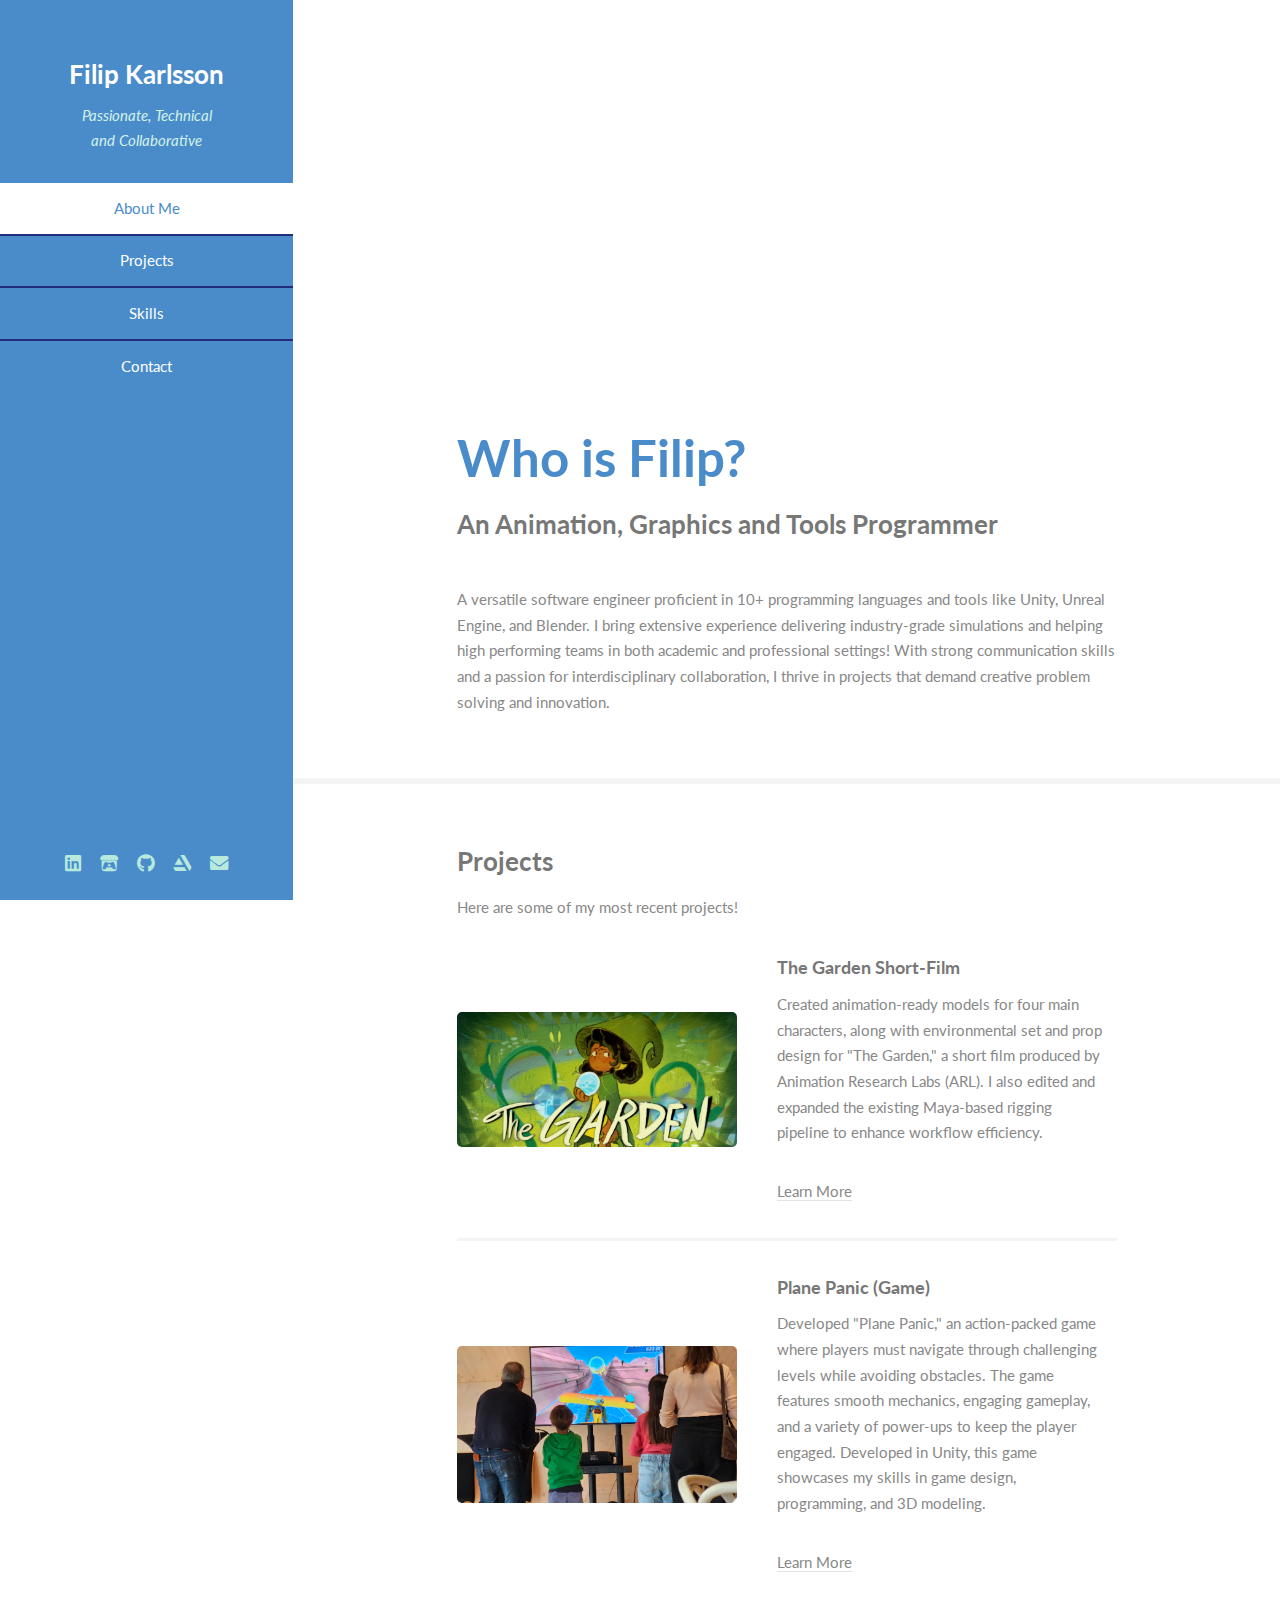
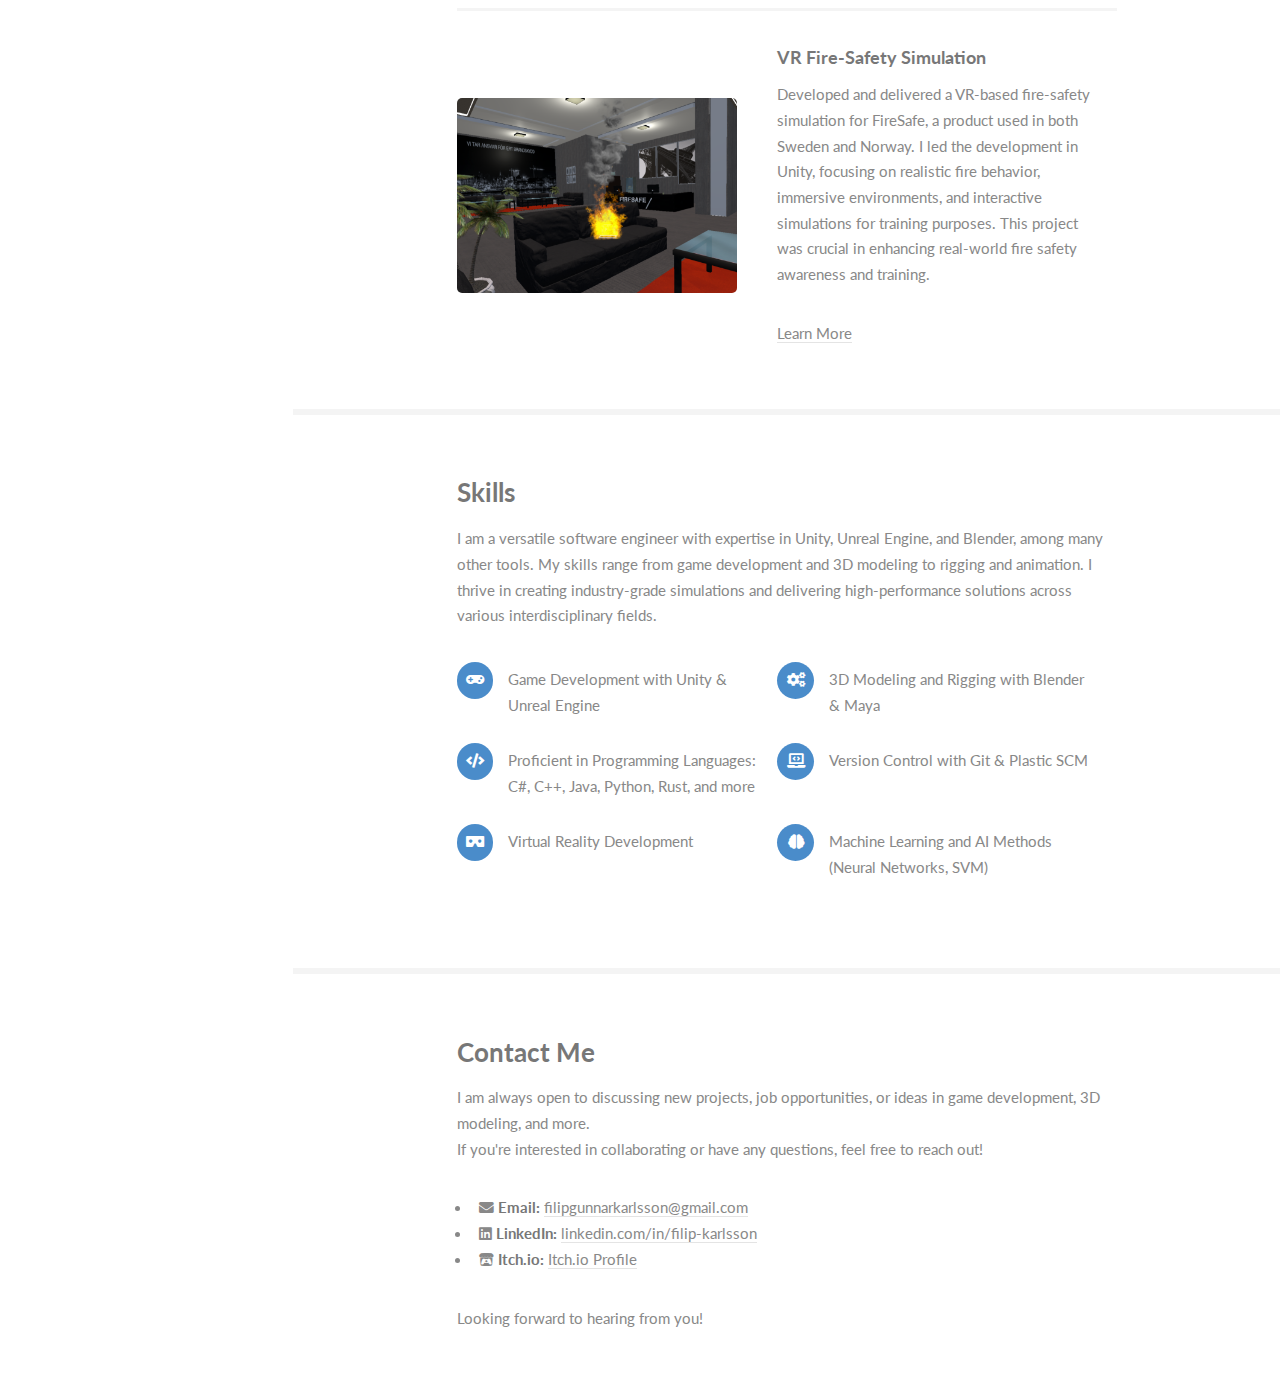
==== commit 0d4b8b28: "barebones version adapted from template" ====
--- a/index.html
+++ b/index.html
@@ -1,12 +1,12 @@
 <!DOCTYPE HTML>
 <!--
+	Using: 
 	Read Only by HTML5 UP
 	html5up.net | @ajlkn
-	Free for personal and commercial use under the CCA 3.0 license (html5up.net/license)
 -->
 <html>
 	<head>
-		<title>Read Only by HTML5 UP</title>
+		<title>Filip Karlsson</title>
 		<meta charset="utf-8" />
 		<meta name="viewport" content="width=device-width, initial-scale=1, user-scalable=no" />
 		<link rel="stylesheet" href="assets/css/main.css" />
@@ -16,26 +16,26 @@
 		<!-- Header -->
 			<section id="header">
 				<header>
-					<span class="image avatar"><img src="images/avatar.jpg" alt="" /></span>
-					<h1 id="logo"><a href="#">Willis Corto</a></h1>
-					<p>I got reprogrammed by a rogue AI<br />
-					and now I'm totally cray</p>
+					<span class="image avatar"><img src="images/avatar.png" alt="" /></span>
+					<h1 id="logo"><a href="#">Filip Karlsson</a></h1>
+					<p>Passionate, Technical<br />
+					and Collaborative</p>
 				</header>
 				<nav id="nav">
 					<ul>
-						<li><a href="#one" class="active">About</a></li>
-						<li><a href="#two">Things I Can Do</a></li>
-						<li><a href="#three">A Few Accomplishments</a></li>
+						<li><a href="#one" class="active">About Me</a></li>
+						<li><a href="#three">Projects</a></li>
+						<li><a href="#two">Skills</a></li>
 						<li><a href="#four">Contact</a></li>
 					</ul>
 				</nav>
 				<footer>
 					<ul class="icons">
-						<li><a href="#" class="icon brands fa-twitter"><span class="label">Twitter</span></a></li>
-						<li><a href="#" class="icon brands fa-facebook-f"><span class="label">Facebook</span></a></li>
-						<li><a href="#" class="icon brands fa-instagram"><span class="label">Instagram</span></a></li>
-						<li><a href="#" class="icon brands fa-github"><span class="label">Github</span></a></li>
-						<li><a href="#" class="icon solid fa-envelope"><span class="label">Email</span></a></li>
+						<li><a href="https://www.linkedin.com/in/filipgkarlsson/" class="icon brands fa-linkedin"><span class="label">LinkedIn</span></a></li>
+						<li><a href="https://canaguia.itch.io/" class="icon brands fa-itch-io"><span class="label">Itch.io</span></a></li>
+						<li><a href="https://github.com/Canaguia" class="icon brands fa-github"><span class="label">GitHub</span></a></li>
+						<li><a href="https://www.artstation.com/filipkarlsson" class="icon brands fa-artstation"><span class="label">ArtStation</span></a></li>
+						<li><a href="mailto:filipgunnarkarlsson@gmail.com" class="icon solid fa-envelope"><span class="label">Gmail</span></a></li>
 					</ul>
 				</footer>
 			</section>
@@ -48,98 +48,101 @@
 
 						<!-- One -->
 							<section id="one">
-								<div class="image main" data-position="center">
-									<img src="images/banner.jpg" alt="" />
+								<div class="video-banner" data-position="center">
+									<video autoplay muted loop id="header-video">
+										<source src="images/headervideo2.mp4" type="video/mp4">
+										Your browser does not support the video tag.
+									</video>
 								</div>
 								<div class="container">
 									<header class="major">
-										<h2>Read Only</h2>
-										<p>Just an incredibly simple responsive site<br />
-										template freebie by <a href="http://html5up.net">HTML5 UP</a>.</p>
+										<h2>Who is Filip?</h2>
+										<p>An Animation, Graphics and Tools Programmer</p>
 									</header>
-									<p>Faucibus sed lobortis aliquam lorem blandit. Lorem eu nunc metus col. Commodo id in arcu ante lorem ipsum sed accumsan erat praesent faucibus commodo ac mi lacus. Adipiscing mi ac commodo. Vis aliquet tortor ultricies non ante erat nunc integer eu ante ornare amet commetus vestibulum blandit integer in curae ac faucibus integer non. Adipiscing cubilia elementum.</p>
+									<p>A versatile software engineer proficient in 10+ programming languages and
+										tools like Unity, Unreal Engine, and Blender. I bring extensive experience
+										delivering industry-grade simulations and helping high performing teams in
+										both academic and professional settings! With strong communication skills
+										and a passion for interdisciplinary collaboration, I thrive in projects that
+										demand creative problem solving and innovation.</p>
 								</div>
 							</section>
 
-						<!-- Two -->
+
+
+						<!-- Three -->
+						<section id="three">
+							<div class="container">
+								<h3>Projects</h3>
+								<p>Here are some of my most recent projects!</p>
+								<div class="features">
+									<!-- The Garden Short-Film -->
+									<article>
+										<a href="https://example.com/the-garden" class="image" target="_blank"><img src="images/the_garden_pic.png" alt="The Garden Short-Film" /></a>
+										<div class="inner">
+											<h4>The Garden Short-Film</h4>
+											<p>Created animation-ready models for four main characters, along with environmental set and prop design for "The Garden," a short film produced by Animation Research Labs (ARL). I also edited and expanded the existing Maya-based rigging pipeline to enhance workflow efficiency.</p>
+											<a href="https://example.com/the-garden" target="_blank">Learn More</a>
+										</div>
+									</article>
+									<!-- Plane Panic (Game) -->
+									<article>
+										<a href="https://example.com/plane-panic" class="image" target="_blank"><img src="images/plane_panic_tekniska.jpg" alt="Plane Panic Game" /></a>
+										<div class="inner">
+											<h4>Plane Panic (Game)</h4>
+											<p>Developed "Plane Panic," an action-packed game where players must navigate through challenging levels while avoiding obstacles. The game features smooth mechanics, engaging gameplay, and a variety of power-ups to keep the player engaged. Developed in Unity, this game showcases my skills in game design, programming, and 3D modeling.</p>
+											<a href="https://example.com/plane-panic" target="_blank">Learn More</a>
+										</div>
+									</article>
+									<!-- VR Fire-Safety Simulation -->
+									<article>
+										<a href="https://example.com/vr-fire-safety" class="image" target="_blank"><img src="images/firesafe_vr_couch.png" alt="VR Fire-Safety Simulation" /></a>
+										<div class="inner">
+											<h4>VR Fire-Safety Simulation</h4>
+											<p>Developed and delivered a VR-based fire-safety simulation for FireSafe, a product used in both Sweden and Norway. I led the development in Unity, focusing on realistic fire behavior, immersive environments, and interactive simulations for training purposes. This project was crucial in enhancing real-world fire safety awareness and training.</p>
+											<a href="https://example.com/vr-fire-safety" target="_blank">Learn More</a>
+										</div>
+									</article>
+								</div>
+							</div>
+						</section>
+
+							<!-- Two -->
 							<section id="two">
 								<div class="container">
-									<h3>Things I Can Do</h3>
-									<p>Integer eu ante ornare amet commetus vestibulum blandit integer in curae ac faucibus integer non. Adipiscing cubilia elementum integer lorem ipsum dolor sit amet.</p>
+									<h3>Skills</h3>
+									<p>I am a versatile software engineer with expertise in Unity, Unreal Engine, and Blender, among many other tools. My skills range from game development and 3D modeling to rigging and animation. I thrive in creating industry-grade simulations and delivering high-performance solutions across various interdisciplinary fields.</p>
 									<ul class="feature-icons">
-										<li class="icon solid fa-code">Write all the code</li>
-										<li class="icon solid fa-cubes">Stack small boxes</li>
-										<li class="icon solid fa-book">Read books and stuff</li>
-										<li class="icon solid fa-coffee">Drink much coffee</li>
-										<li class="icon solid fa-bolt">Lightning bolt</li>
-										<li class="icon solid fa-users">Shadow clone technique</li>
+										<li class="icon solid fa-gamepad">Game Development with Unity & Unreal Engine</li>
+										<li class="icon solid fa-cogs">3D Modeling and Rigging with Blender & Maya</li>
+										<li class="icon solid fa-code">Proficient in Programming Languages: C#, C++, Java, Python, Rust, and more</li>
+										<li class="icon solid fa-laptop-code">Version Control with Git & Plastic SCM</li>
+										<li class="icon solid fa-vr-cardboard">Virtual Reality Development</li>
+										<li class="icon solid fa-brain">Machine Learning and AI Methods (Neural Networks, SVM)</li>
 									</ul>
 								</div>
 							</section>
 
-						<!-- Three -->
-							<section id="three">
-								<div class="container">
-									<h3>A Few Accomplishments</h3>
-									<p>Integer eu ante ornare amet commetus vestibulum blandit integer in curae ac faucibus integer non. Adipiscing cubilia elementum integer. Integer eu ante ornare amet commetus.</p>
-									<div class="features">
-										<article>
-											<a href="#" class="image"><img src="images/pic01.jpg" alt="" /></a>
-											<div class="inner">
-												<h4>Possibly broke spacetime</h4>
-												<p>Integer eu ante ornare amet commetus vestibulum blandit integer in curae ac faucibus integer adipiscing ornare amet.</p>
-											</div>
-										</article>
-										<article>
-											<a href="#" class="image"><img src="images/pic02.jpg" alt="" /></a>
-											<div class="inner">
-												<h4>Terraformed a small moon</h4>
-												<p>Integer eu ante ornare amet commetus vestibulum blandit integer in curae ac faucibus integer adipiscing ornare amet.</p>
-											</div>
-										</article>
-										<article>
-											<a href="#" class="image"><img src="images/pic03.jpg" alt="" /></a>
-											<div class="inner">
-												<h4>Snapped dark matter in the wild</h4>
-												<p>Integer eu ante ornare amet commetus vestibulum blandit integer in curae ac faucibus integer adipiscing ornare amet.</p>
-											</div>
-										</article>
-									</div>
+						<!-- Four -->
+						<section id="three">
+							<div class="container">
+								<h3>Contact Me</h3>
+								<p>I am always open to discussing new projects, job opportunities, or ideas in game development, 3D modeling, and more.<br> If you're interested in collaborating or have any questions, feel free to reach out!</p>
+								<div class="contact-details">
+									<ul>
+										<li><i class="icon solid fa-envelope"></i> <strong>Email:</strong> <a href="mailto:filipgunnarkarlsson@gmail.com">filipgunnarkarlsson@gmail.com</a></li>
+										<!--<li><i class="icon solid fa-phone"></i> <strong>Phone:</strong> <a href="tel:+46793531944">(46)-793-531-944</a></li>-->
+										<li><i class="icon brands fa-linkedin"></i> <strong>LinkedIn:</strong> <a href="https://www.linkedin.com/in/filip-karlsson" target="_blank">linkedin.com/in/filip-karlsson</a></li>
+										<li><i class="icon brands fa-itch-io"></i> <strong>Itch.io:</strong> <a href="https://itch.io/profile/filipkarlsson" target="_blank">Itch.io Profile</a></li>
+									</ul>
 								</div>
-							</section>
-
-						<!-- Four -->
-							<section id="four">
-								<div class="container">
-									<h3>Contact Me</h3>
-									<p>Integer eu ante ornare amet commetus vestibulum blandit integer in curae ac faucibus integer non. Adipiscing cubilia elementum integer. Integer eu ante ornare amet commetus.</p>
-									<form method="post" action="#">
-										<div class="row gtr-uniform">
-											<div class="col-6 col-12-xsmall"><input type="text" name="name" id="name" placeholder="Name" /></div>
-											<div class="col-6 col-12-xsmall"><input type="email" name="email" id="email" placeholder="Email" /></div>
-											<div class="col-12"><input type="text" name="subject" id="subject" placeholder="Subject" /></div>
-											<div class="col-12"><textarea name="message" id="message" placeholder="Message" rows="6"></textarea></div>
-											<div class="col-12">
-												<ul class="actions">
-													<li><input type="submit" class="primary" value="Send Message" /></li>
-													<li><input type="reset" value="Reset Form" /></li>
-												</ul>
-											</div>
-										</div>
-									</form>
-								</div>
-							</section>
+								<p>Looking forward to hearing from you!</p>
+							</div>
+						</section>
 
 					</div>
 
-				<!-- Footer -->
-					<section id="footer">
-						<div class="container">
-							<ul class="copyright">
-								<li>&copy; Untitled. All rights reserved.</li><li>Design: <a href="http://html5up.net">HTML5 UP</a></li>
-							</ul>
-						</div>
-					</section>
+
 
 			</div>
 
--- a/assets/css/main.css
+++ b/assets/css/main.css
@@ -1987,6 +1987,19 @@
 		font-style: italic;
 		opacity: 1.0;
 	}
+
+/* Title Video Banner */
+#header-video {
+    width: 100%;
+    height: 100%;
+    object-fit: cover;
+}
+.video-banner {
+    position: relative;
+    width: 100%;
+    height: 40vh; /* Full viewport height */
+}
+
 
 /* Box */
 
@@ -2618,7 +2631,7 @@
 		input[type="reset"].primary,
 		input[type="button"].primary,
 		.button.primary {
-			background-color: #4a8cca;
+			background-color: #67a3db;
 			color: #ffffff !important;
 		}
 
@@ -2633,7 +2646,7 @@
 			input[type="reset"].primary:active,
 			input[type="button"].primary:active,
 			.button.primary:active {
-				background-color: #397ec2;
+				background-color: #619ad3;
 			}
 
 		input[type="submit"].disabled, input[type="submit"]:disabled,
@@ -2824,6 +2837,7 @@
 
 /* Main */
 
+
 	#main > section {
 		border-top: solid 6px #f4f4f4;
 	}
@@ -2897,7 +2911,7 @@
 		/* Wrapper */
 
 			#wrapper {
-				padding-right: 21em;
+				padding-left: 21em;
 			}
 
 		/* Main */
@@ -2927,7 +2941,7 @@
 		/* Wrapper */
 
 			#wrapper {
-				padding-right: 20em;
+				padding-left: 20em;
 			}
 
 	}
@@ -2982,11 +2996,13 @@
 				top: 0;
 				width: 23em;
 				z-index: 10002;
-				-moz-transform: translateX(23em);
-				-webkit-transform: translateX(23em);
-				-ms-transform: translateX(23em);
-				transform: translateX(23em);
-				right: 0;
+				
+				-moz-transform: translateX(-23em);
+				-webkit-transform: translateX(-23em);
+				-ms-transform: translateX(-23em);
+				transform: translateX(-23em);
+				
+				left: 0;
 			}
 
 				#header > footer {
@@ -3010,6 +3026,7 @@
 				-ms-transition: -ms-transform 0.5s ease;
 				transition: transform 0.5s ease;
 				padding: 44px 0 1px 0;
+				/*padding-left: 23em;*/
 			}
 
 		/* Header Panel */
@@ -3091,17 +3108,17 @@
 					}
 
 			body.header-visible #wrapper, body.header-visible #titleBar {
-				-moz-transform: translateX(-23em);
-				-webkit-transform: translateX(-23em);
-				-ms-transform: translateX(-23em);
-				transform: translateX(-23em);
+				-moz-transform: translateX(23em);
+				-webkit-transform: translateX(23em);
+				-ms-transform: translateX(23em);
+				transform: translateX(23em);
 			}
 
 			body.header-visible #header {
 				-moz-transform: translateX(0);
 				-webkit-transform: translateX(0);
 				-ms-transform: translateX(0);
-				transform: translateX(0);
+				transform: translateX(0); 
 			}
 
 	}
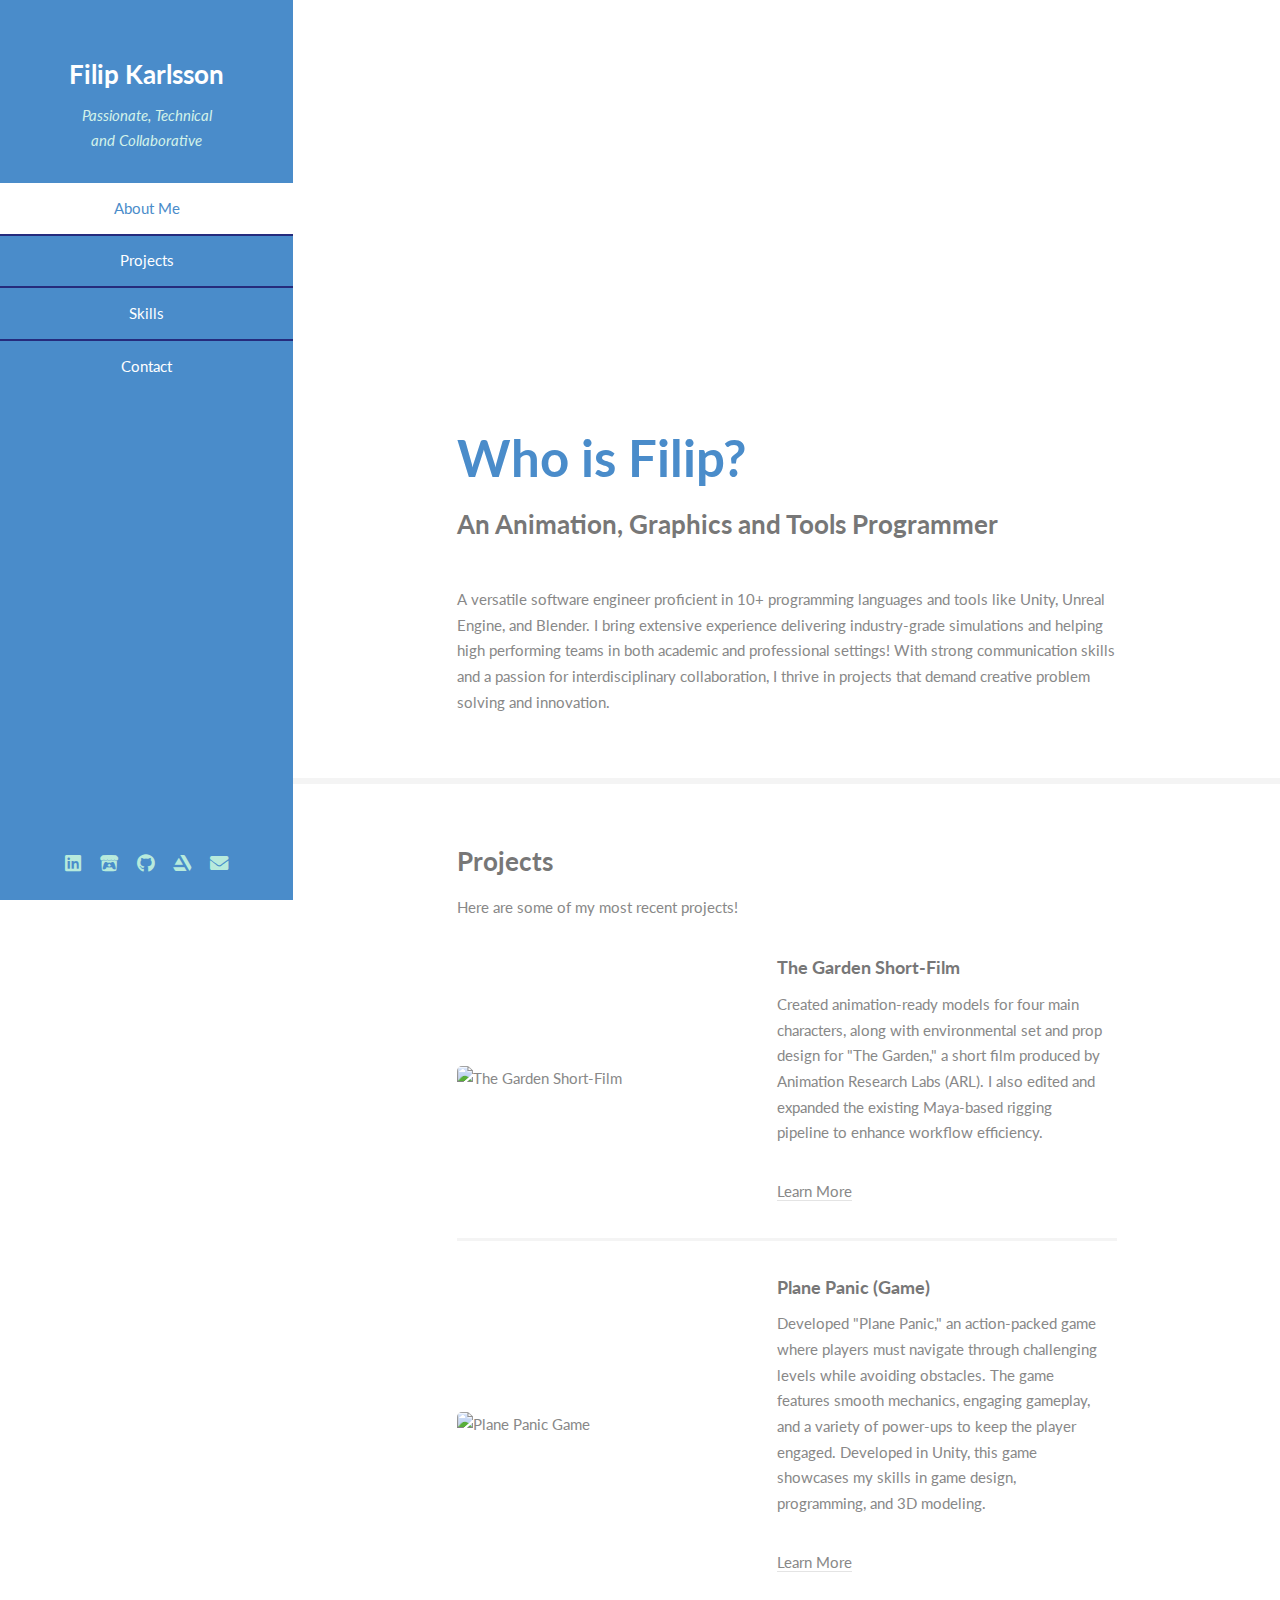
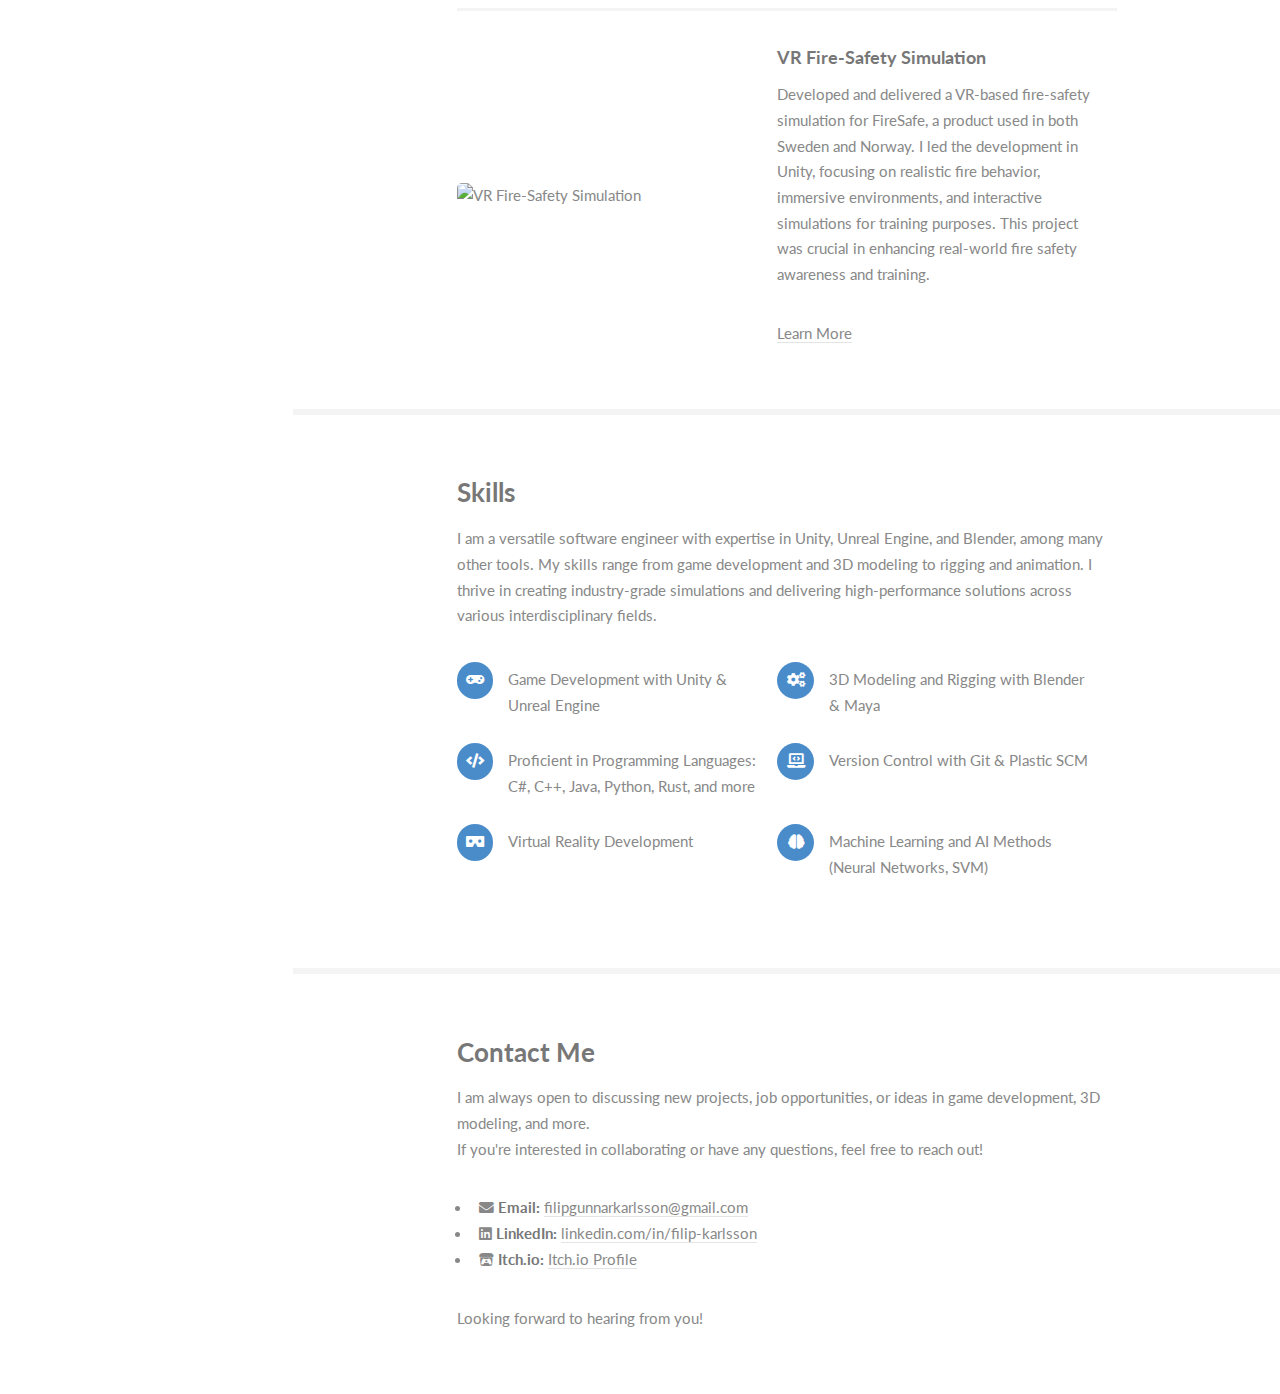
==== commit 5e0a6596: "updated file paths" ====
--- a/index.html
+++ b/index.html
@@ -16,7 +16,7 @@
 		<!-- Header -->
 			<section id="header">
 				<header>
-					<span class="image avatar"><img src="images/avatar.png" alt="" /></span>
+					<span class="image avatar"><img src="https://github.com/Canaguia/Canaguia.github.io/raw/main/images/avatar.png" alt="" /></span>
 					<h1 id="logo"><a href="#">Filip Karlsson</a></h1>
 					<p>Passionate, Technical<br />
 					and Collaborative</p>
@@ -50,7 +50,7 @@
 							<section id="one">
 								<div class="video-banner" data-position="center">
 									<video autoplay muted loop id="header-video">
-										<source src="images/headervideo2.mp4" type="video/mp4">
+										<source src="https://github.com/Canaguia/Canaguia.github.io/raw/main/images/headervideo2.mp4" type="video/mp4">
 										Your browser does not support the video tag.
 									</video>
 								</div>
@@ -78,7 +78,7 @@
 								<div class="features">
 									<!-- The Garden Short-Film -->
 									<article>
-										<a href="https://example.com/the-garden" class="image" target="_blank"><img src="images/the_garden_pic.png" alt="The Garden Short-Film" /></a>
+										<a href="https://example.com/the-garden" class="image" target="_blank"><img src="https://github.com/Canaguia/Canaguia.github.io/raw/main/images/the_garden_pic.png" alt="The Garden Short-Film" /></a>
 										<div class="inner">
 											<h4>The Garden Short-Film</h4>
 											<p>Created animation-ready models for four main characters, along with environmental set and prop design for "The Garden," a short film produced by Animation Research Labs (ARL). I also edited and expanded the existing Maya-based rigging pipeline to enhance workflow efficiency.</p>
@@ -87,7 +87,7 @@
 									</article>
 									<!-- Plane Panic (Game) -->
 									<article>
-										<a href="https://example.com/plane-panic" class="image" target="_blank"><img src="images/plane_panic_tekniska.jpg" alt="Plane Panic Game" /></a>
+										<a href="https://example.com/plane-panic" class="image" target="_blank"><img src="https://github.com/Canaguia/Canaguia.github.io/raw/main/images/plane_panic_tekniska.jpg" alt="Plane Panic Game" /></a>
 										<div class="inner">
 											<h4>Plane Panic (Game)</h4>
 											<p>Developed "Plane Panic," an action-packed game where players must navigate through challenging levels while avoiding obstacles. The game features smooth mechanics, engaging gameplay, and a variety of power-ups to keep the player engaged. Developed in Unity, this game showcases my skills in game design, programming, and 3D modeling.</p>
@@ -96,7 +96,7 @@
 									</article>
 									<!-- VR Fire-Safety Simulation -->
 									<article>
-										<a href="https://example.com/vr-fire-safety" class="image" target="_blank"><img src="images/firesafe_vr_couch.png" alt="VR Fire-Safety Simulation" /></a>
+										<a href="https://example.com/vr-fire-safety" class="image" target="_blank"><img src="https://github.com/Canaguia/Canaguia.github.io/raw/main/images/firesafe_vr_couch.png" alt="VR Fire-Safety Simulation" /></a>
 										<div class="inner">
 											<h4>VR Fire-Safety Simulation</h4>
 											<p>Developed and delivered a VR-based fire-safety simulation for FireSafe, a product used in both Sweden and Norway. I led the development in Unity, focusing on realistic fire behavior, immersive environments, and interactive simulations for training purposes. This project was crucial in enhancing real-world fire safety awareness and training.</p>
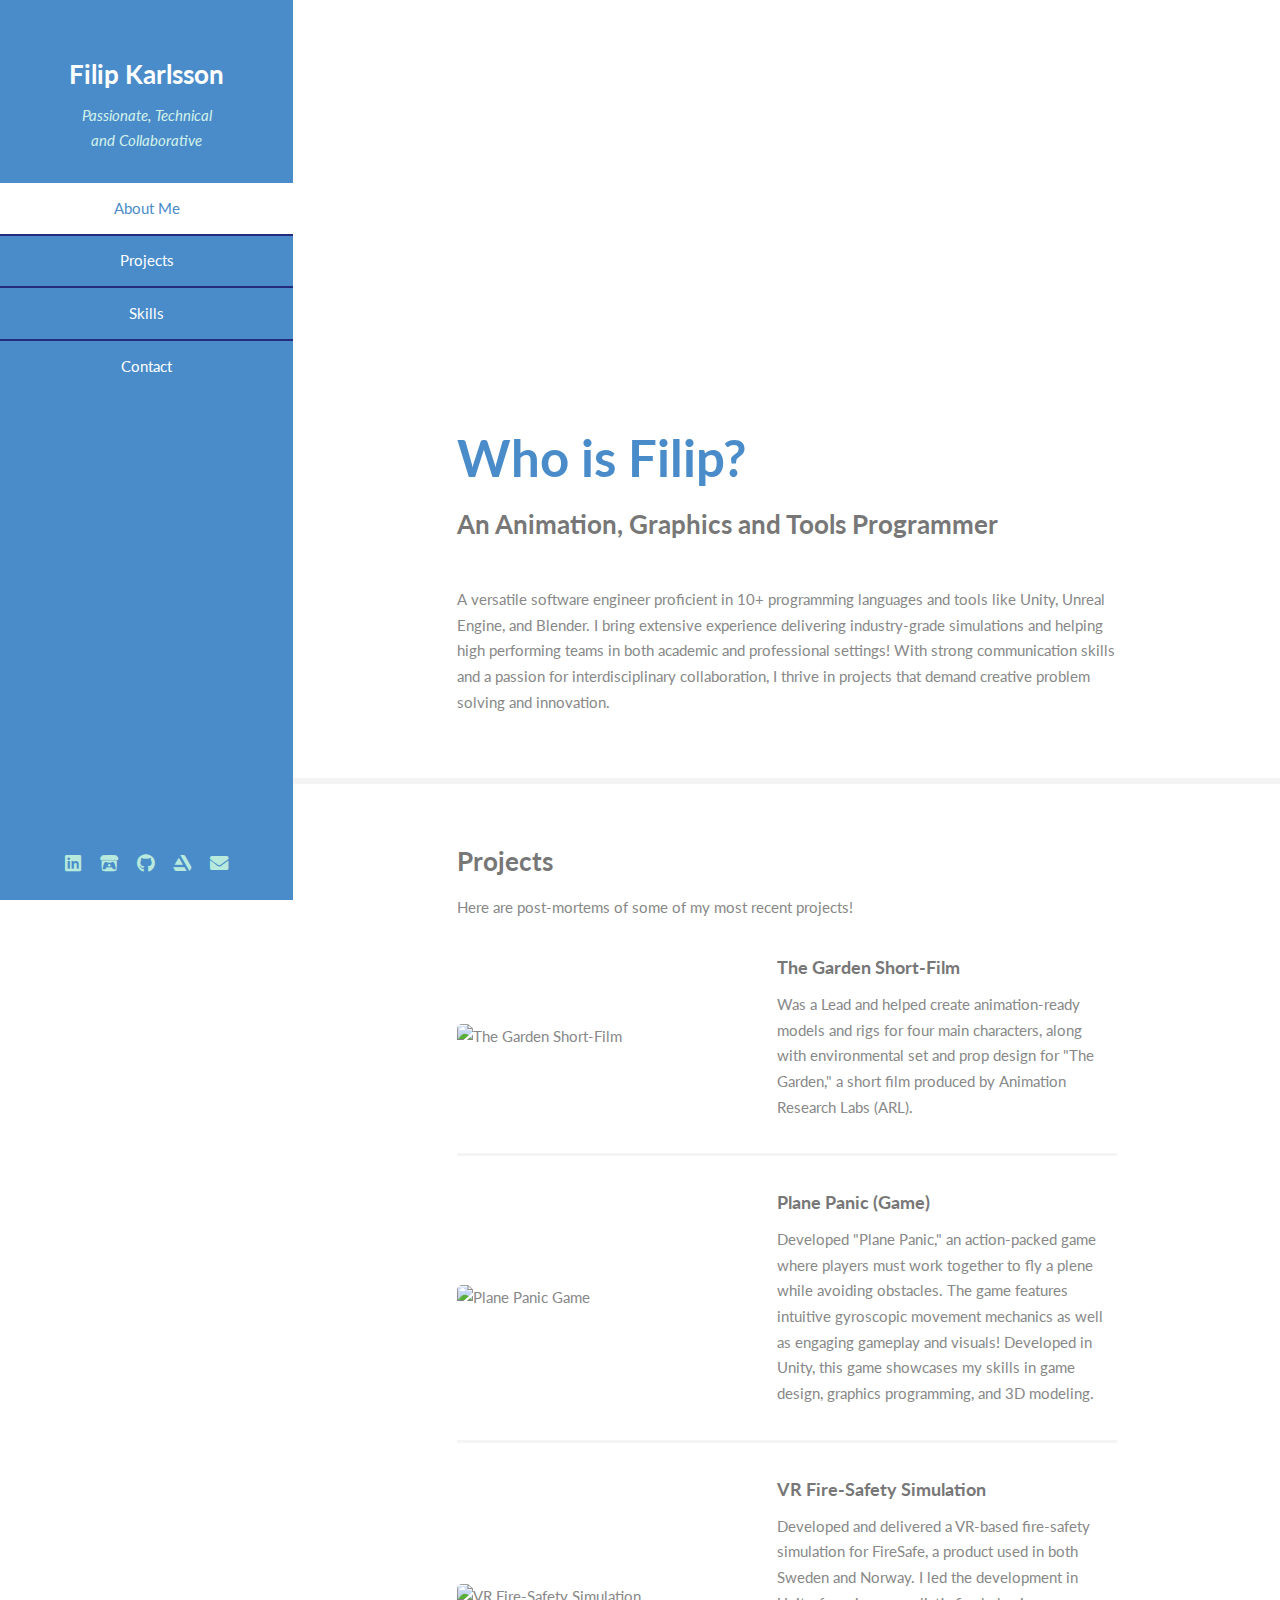
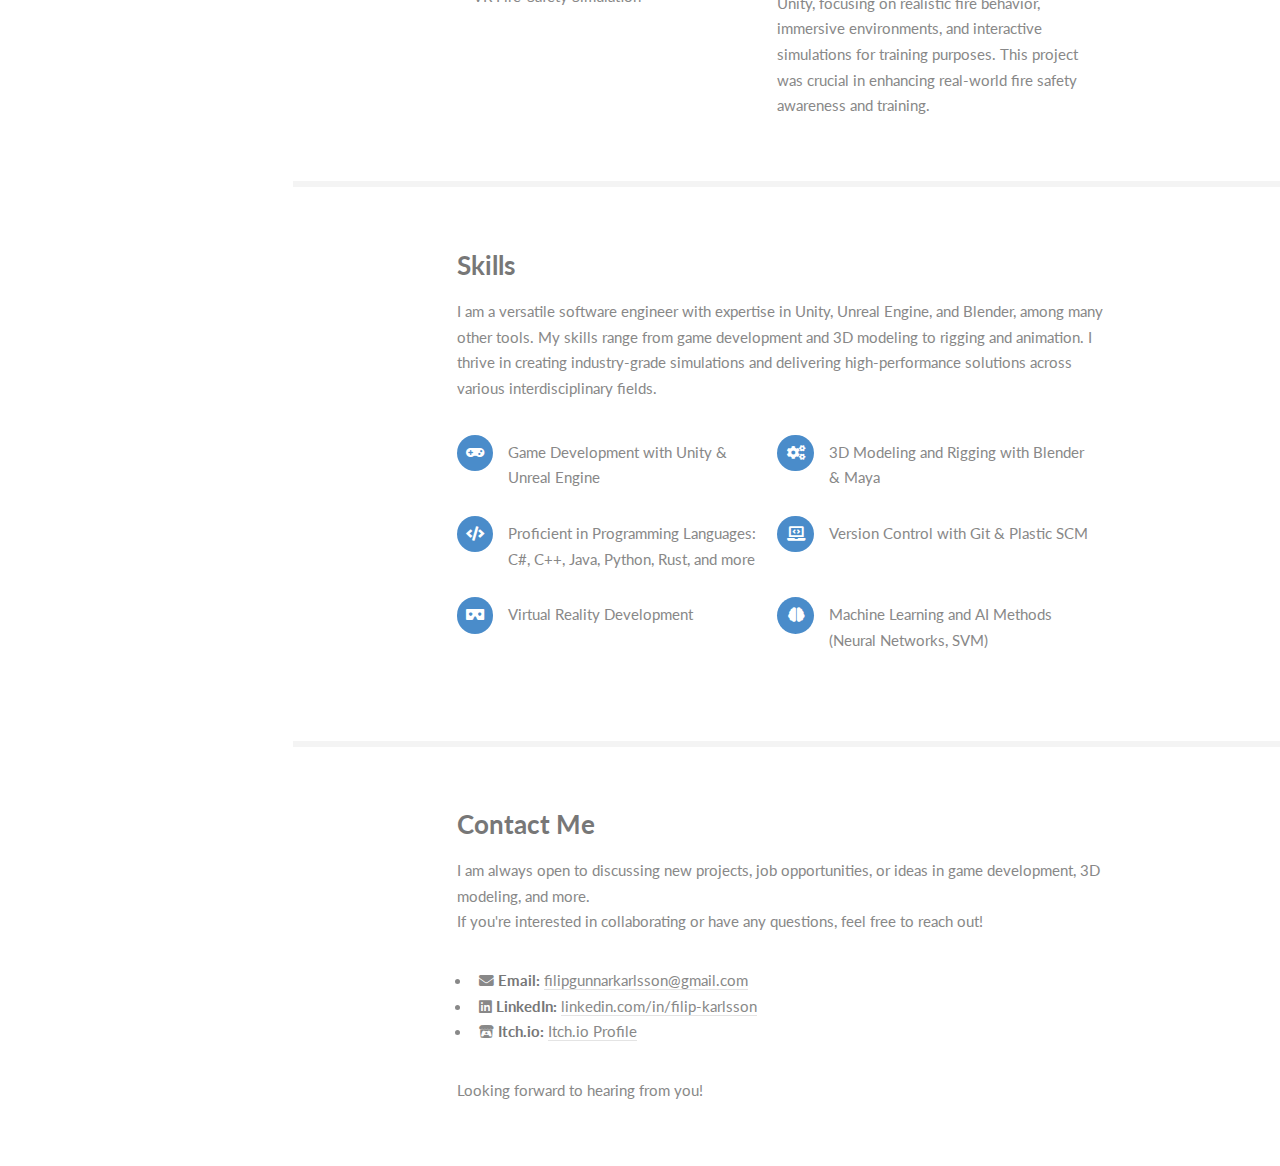
==== commit d201d06c: "Added case-studies and adjusted styling on smaller devices" ====
--- a/index.html
+++ b/index.html
@@ -10,6 +10,8 @@
 		<meta charset="utf-8" />
 		<meta name="viewport" content="width=device-width, initial-scale=1, user-scalable=no" />
 		<link rel="stylesheet" href="assets/css/main.css" />
+		<link rel="stylesheet" href="/path/to/styles/default.css">
+		<script src="/path/to/highlight.min.js"></script>
 	</head>
 	<body class="is-preload">
 
@@ -50,7 +52,7 @@
 							<section id="one">
 								<div class="video-banner" data-position="center">
 									<video autoplay muted loop id="header-video">
-										<source src="https://github.com/Canaguia/Canaguia.github.io/raw/main/images/headervideo2.mp4" type="video/mp4">
+										<source src="images/header_video.mp4" type="video/mp4">
 										Your browser does not support the video tag.
 									</video>
 								</div>
@@ -74,15 +76,15 @@
 						<section id="three">
 							<div class="container">
 								<h3>Projects</h3>
-								<p>Here are some of my most recent projects!</p>
+								<p>Here are post-mortems of some of my most recent projects!</p>
 								<div class="features">
 									<!-- The Garden Short-Film -->
 									<article>
 										<a href="https://example.com/the-garden" class="image" target="_blank"><img src="https://github.com/Canaguia/Canaguia.github.io/raw/main/images/the_garden_pic.png" alt="The Garden Short-Film" /></a>
 										<div class="inner">
 											<h4>The Garden Short-Film</h4>
-											<p>Created animation-ready models for four main characters, along with environmental set and prop design for "The Garden," a short film produced by Animation Research Labs (ARL). I also edited and expanded the existing Maya-based rigging pipeline to enhance workflow efficiency.</p>
-											<a href="https://example.com/the-garden" target="_blank">Learn More</a>
+											<p>Was a Lead and helped create animation-ready models and rigs for four main characters, along with environmental set and prop design for "The Garden," a short film produced by Animation Research Labs (ARL).</p>
+											<!-- <a href="garden_post.html" target="_blank">Learn More</a> -->
 										</div>
 									</article>
 									<!-- Plane Panic (Game) -->
@@ -90,8 +92,8 @@
 										<a href="https://example.com/plane-panic" class="image" target="_blank"><img src="https://github.com/Canaguia/Canaguia.github.io/raw/main/images/plane_panic_tekniska.jpg" alt="Plane Panic Game" /></a>
 										<div class="inner">
 											<h4>Plane Panic (Game)</h4>
-											<p>Developed "Plane Panic," an action-packed game where players must navigate through challenging levels while avoiding obstacles. The game features smooth mechanics, engaging gameplay, and a variety of power-ups to keep the player engaged. Developed in Unity, this game showcases my skills in game design, programming, and 3D modeling.</p>
-											<a href="https://example.com/plane-panic" target="_blank">Learn More</a>
+											<p>Developed "Plane Panic," an action-packed game where players must work together to fly a plene while avoiding obstacles. The game features intuitive gyroscopic movement mechanics as well as engaging gameplay and visuals! Developed in Unity, this game showcases my skills in game design, graphics programming, and 3D modeling.</p>
+											<!-- <a href="planepanic_post.html" target="_blank">Learn More</a> -->
 										</div>
 									</article>
 									<!-- VR Fire-Safety Simulation -->
@@ -100,10 +102,35 @@
 										<div class="inner">
 											<h4>VR Fire-Safety Simulation</h4>
 											<p>Developed and delivered a VR-based fire-safety simulation for FireSafe, a product used in both Sweden and Norway. I led the development in Unity, focusing on realistic fire behavior, immersive environments, and interactive simulations for training purposes. This project was crucial in enhancing real-world fire safety awareness and training.</p>
-											<a href="https://example.com/vr-fire-safety" target="_blank">Learn More</a>
+											<!-- <a href="firesafe_post.html" target="_blank">Learn More</a> -->
 										</div>
 									</article>
 								</div>
+								<!-- 
+								<div id="extra-projects" class="features" style="display: none;">
+
+									<article>
+										<a href="https://example.com/fun-project-1" class="image" target="_blank"><img src="https://example.com/fun-project-1.jpg" alt="Fun Project 1" /></a>
+										<div class="inner">
+											<h4>Fun Project 1</h4>
+											<p>A cool project that showcases my creative skills.</p>
+											<a href="funproject1_post.html" target="_blank">Learn More</a>
+										</div>
+									</article>
+
+									<article>
+										<a href="https://example.com/fun-project-2" class="image" target="_blank"><img src="https://example.com/fun-project-2.jpg" alt="Fun Project 2" /></a>
+										<div class="inner">
+											<h4>Fun Project 2</h4>
+											<p>An experimental project with exciting features.</p>
+											<a href="funproject2_post.html" target="_blank">Learn More</a>
+										</div>
+									</article>
+								</div>
+
+								<div style="text-align: center; margin-top: 20px;">
+									<button id="toggle-projects" class="button">See More Projects</button>
+								</div> -->
 							</div>
 						</section>
 
@@ -124,14 +151,13 @@
 							</section>
 
 						<!-- Four -->
-						<section id="three">
+						<section id="four">
 							<div class="container">
 								<h3>Contact Me</h3>
 								<p>I am always open to discussing new projects, job opportunities, or ideas in game development, 3D modeling, and more.<br> If you're interested in collaborating or have any questions, feel free to reach out!</p>
 								<div class="contact-details">
 									<ul>
 										<li><i class="icon solid fa-envelope"></i> <strong>Email:</strong> <a href="mailto:filipgunnarkarlsson@gmail.com">filipgunnarkarlsson@gmail.com</a></li>
-										<!--<li><i class="icon solid fa-phone"></i> <strong>Phone:</strong> <a href="tel:+46793531944">(46)-793-531-944</a></li>-->
 										<li><i class="icon brands fa-linkedin"></i> <strong>LinkedIn:</strong> <a href="https://www.linkedin.com/in/filip-karlsson" target="_blank">linkedin.com/in/filip-karlsson</a></li>
 										<li><i class="icon brands fa-itch-io"></i> <strong>Itch.io:</strong> <a href="https://itch.io/profile/filipkarlsson" target="_blank">Itch.io Profile</a></li>
 									</ul>
@@ -154,6 +180,7 @@
 			<script src="assets/js/breakpoints.min.js"></script>
 			<script src="assets/js/util.js"></script>
 			<script src="assets/js/main.js"></script>
+			<script src="assets/js/toggleProjects.js"></script>
 
 	</body>
 </html>--- a/assets/css/main.css
+++ b/assets/css/main.css
@@ -200,25 +200,26 @@
 		padding: 0.5em 0 0.5em 2em;
 	}
 
-	code {
+	code[class*="language-"] {
 		background: #555;
 		border-radius: 5px;
 		color: #fff;
 		font-family: "Source Code Pro", monospace;
-		font-size: 0.9em;
+		font-size: 0.8em !important;
 		margin: 0 0.25em;
 		padding: 0.25em 0.65em;
 	}
 
-	pre {
+	pre[class*="language-"] {
 		font-family: "Source Code Pro", monospace;
-		font-size: 0.9em;
+		font-size: 0.8em;
 		margin: 0 0 2.25em 0;
 	}
 
 		pre code {
 			-webkit-overflow-scrolling: touch;
 			display: block;
+			font-size: 0.8em;
 			line-height: 1.5em;
 			overflow-x: auto;
 			padding: 1em 1.5em;
@@ -1703,6 +1704,7 @@
 						}
 
 		}
+
 
 /* Container */
 
@@ -3025,14 +3027,15 @@
 				-webkit-transition: -webkit-transform 0.5s ease;
 				-ms-transition: -ms-transform 0.5s ease;
 				transition: transform 0.5s ease;
-				padding: 44px 0 1px 0;
+				padding: 0 0 1px 0;
 				/*padding-left: 23em;*/
 			}
 
 		/* Header Panel */
 
 			#titleBar {
-				-moz-backface-visibility: hidden;
+				display: none;
+				/* -moz-backface-visibility: hidden;
 				-webkit-backface-visibility: hidden;
 				-ms-backface-visibility: hidden;
 				backface-visibility: hidden;
@@ -3049,7 +3052,7 @@
 				z-index: 10001;
 				background: #222;
 				color: #fff;
-				min-width: 320px;
+				min-width: 320px; */
 			}
 
 				#titleBar .title {
@@ -3073,7 +3076,7 @@
 					height: 4em;
 					position: absolute;
 					top: 0;
-					width: 6em;
+					width: 0em;
 					border: 0;
 					outline: 0;
 					right: 0;
@@ -3103,7 +3106,7 @@
 						position: absolute;
 						text-align: center;
 						top: 0;
-						width: 64px;
+						width: 0px;
 						right: 0;
 					}
 
@@ -3195,15 +3198,15 @@
 
 			#header {
 				width: 17em;
-				-moz-transform: translateX(17em);
-				-webkit-transform: translateX(17em);
-				-ms-transform: translateX(17em);
-				transform: translateX(17em);
+				-moz-transform: translateX(-17em);
+				-webkit-transform: translateX(-17em);
+				-ms-transform: translateX(-17em);
+				transform: translateX(-17em);
 				right: 0;
 			}
 
 				#header > header {
-					padding: 2em;
+					padding: em;
 				}
 
 					#header > header .avatar {
@@ -3248,23 +3251,19 @@
 					}
 
 		/* Header Panel */
-
+	    #titleBar {
+			display: none;
+			width: 0px;
+		}
 			#titleBar .toggle {
-				height: 4em;
-				width: 6em;
+				display: none;
 			}
 
 				#titleBar .toggle:before {
+					display: none;
 					font-size: 14px;
-					width: 44px;
-				}
-
-			body.header-visible #wrapper, body.header-visible #titleBar {
-				-moz-transform: translateX(-17em);
-				-webkit-transform: translateX(-17em);
-				-ms-transform: translateX(-17em);
-				transform: translateX(-17em);
-			}
+					width: 0px;
+				}
 
 	}
 
@@ -3272,6 +3271,10 @@
 
 	@media screen and (max-width: 480px) {
 
+				/* Header Panel */
+		#titleBar {
+			display: none;
+		}
 		/* Basic */
 
 			html, body {
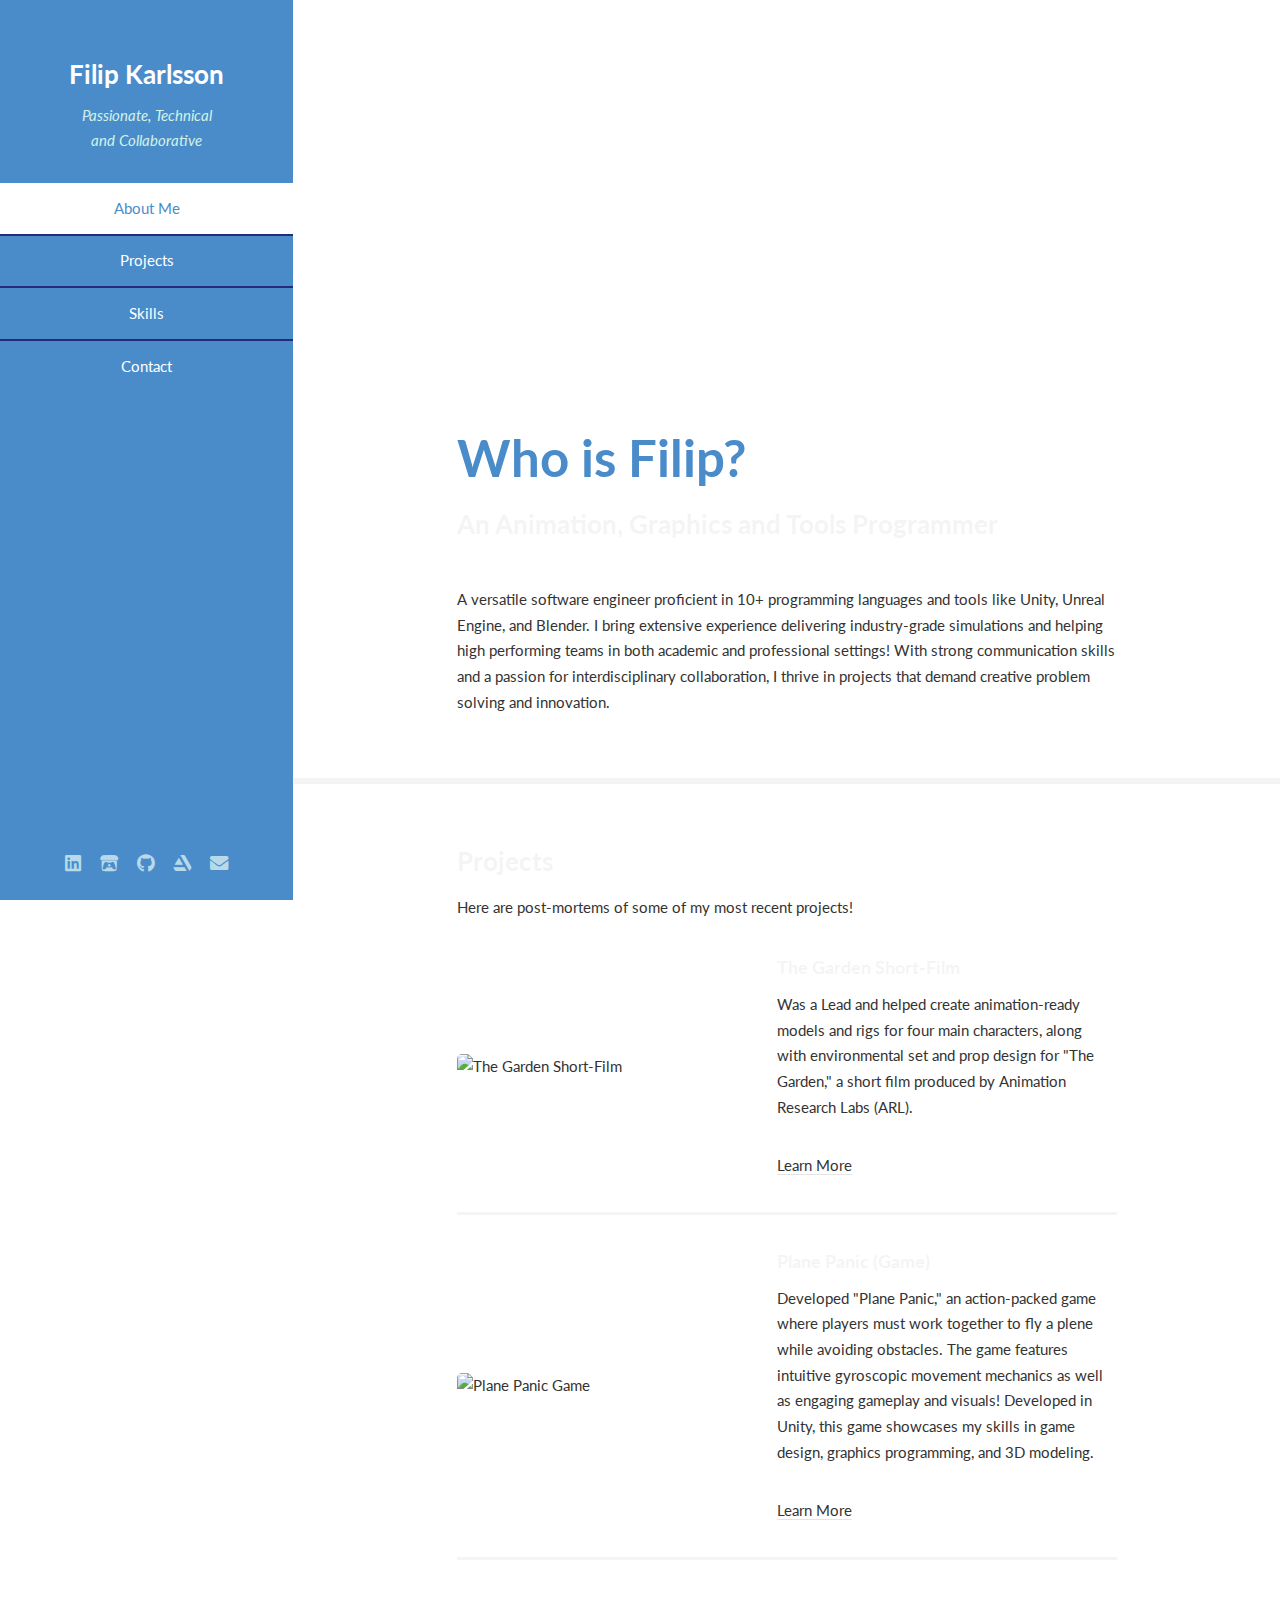
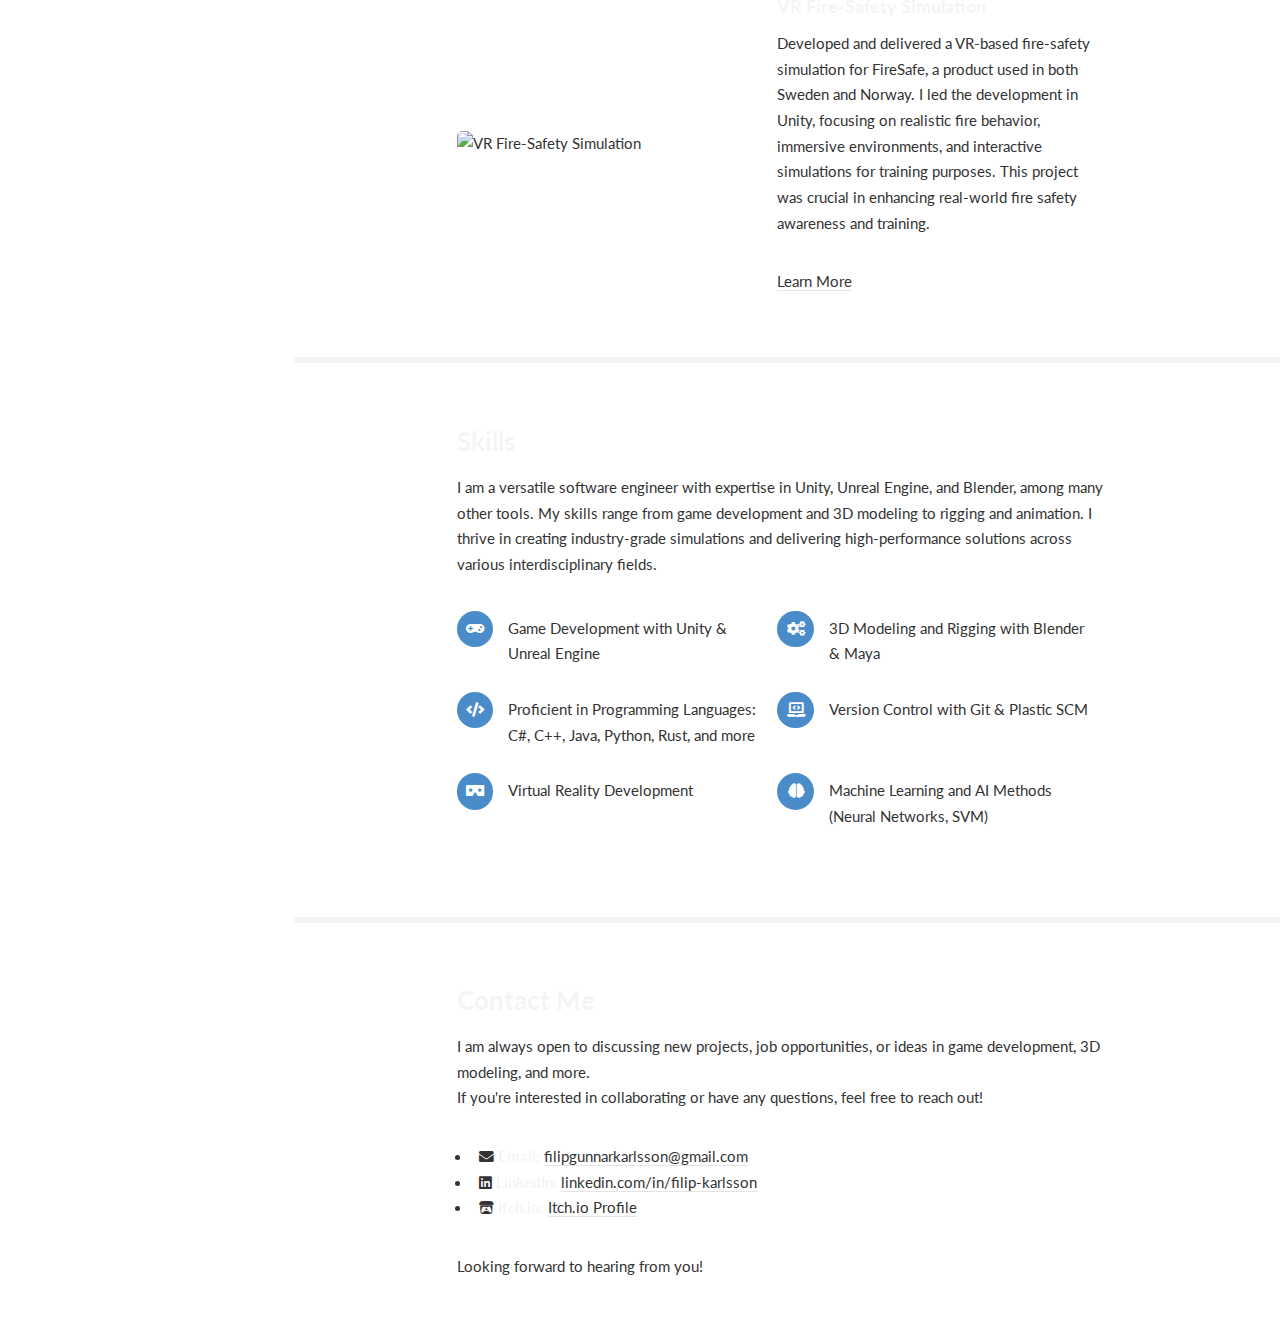
==== commit e6db939d: "Basic Blog post added" ====
--- a/index.html
+++ b/index.html
@@ -10,8 +10,8 @@
 		<meta charset="utf-8" />
 		<meta name="viewport" content="width=device-width, initial-scale=1, user-scalable=no" />
 		<link rel="stylesheet" href="assets/css/main.css" />
-		<link rel="stylesheet" href="/path/to/styles/default.css">
-		<script src="/path/to/highlight.min.js"></script>
+		<!-- <link rel="stylesheet" href="/path/to/styles/default.css"> -->
+		<!-- <script src="/path/to/highlight.min.js"></script> -->
 	</head>
 	<body class="is-preload">
 
@@ -84,7 +84,7 @@
 										<div class="inner">
 											<h4>The Garden Short-Film</h4>
 											<p>Was a Lead and helped create animation-ready models and rigs for four main characters, along with environmental set and prop design for "The Garden," a short film produced by Animation Research Labs (ARL).</p>
-											<!-- <a href="garden_post.html" target="_blank">Learn More</a> -->
+											<a href="garden_post.html" target="_blank">Learn More</a>
 										</div>
 									</article>
 									<!-- Plane Panic (Game) -->
@@ -93,7 +93,7 @@
 										<div class="inner">
 											<h4>Plane Panic (Game)</h4>
 											<p>Developed "Plane Panic," an action-packed game where players must work together to fly a plene while avoiding obstacles. The game features intuitive gyroscopic movement mechanics as well as engaging gameplay and visuals! Developed in Unity, this game showcases my skills in game design, graphics programming, and 3D modeling.</p>
-											<!-- <a href="planepanic_post.html" target="_blank">Learn More</a> -->
+											<a href="planepanic_post.html" target="_blank">Learn More</a>
 										</div>
 									</article>
 									<!-- VR Fire-Safety Simulation -->
@@ -102,7 +102,7 @@
 										<div class="inner">
 											<h4>VR Fire-Safety Simulation</h4>
 											<p>Developed and delivered a VR-based fire-safety simulation for FireSafe, a product used in both Sweden and Norway. I led the development in Unity, focusing on realistic fire behavior, immersive environments, and interactive simulations for training purposes. This project was crucial in enhancing real-world fire safety awareness and training.</p>
-											<!-- <a href="firesafe_post.html" target="_blank">Learn More</a> -->
+											<a href="firesafe_post.html" target="_blank">Learn More</a>
 										</div>
 									</article>
 								</div>
--- a/assets/css/main.css
+++ b/assets/css/main.css
@@ -98,7 +98,7 @@
 		}
 
 	body, input, select, textarea {
-		color: #888;
+		color: #333;
 		font-family: "Lato", sans-serif;
 		font-size: 16pt;
 		font-weight: 400;
@@ -121,7 +121,7 @@
 		}
 
 	strong, b {
-		color: #777;
+		color: rgba(200, 200, 200, 0.2);
 		font-weight: 700;
 	}
 
@@ -134,7 +134,7 @@
 	}
 
 	h1, h2, h3, h4, h5, h6 {
-		color: #777;
+		color: rgba(200, 200, 200, 0.2);
 		font-weight: 700;
 		line-height: 1em;
 		margin: 0 0 0.5625em 0;
@@ -201,7 +201,7 @@
 	}
 
 	code[class*="language-"] {
-		background: #555;
+		background: #333;
 		border-radius: 5px;
 		color: #fff;
 		font-family: "Source Code Pro", monospace;
@@ -1761,7 +1761,7 @@
 	}
 
 	header p {
-		color: #aaa;
+		color: #333;
 		position: relative;
 		margin: 0 0 1.6875em 0;
 	}
@@ -1792,7 +1792,7 @@
 	}
 
 		header.major h2 + p {
-			color: #777;
+			color: rgba(200, 200, 200, 0.2);
 			font-size: 1.75em;
 			font-weight: 700;
 			margin-top: -0.75em;
@@ -1805,7 +1805,7 @@
 	}
 
 	label {
-		color: #777;
+		color: rgba(200, 200, 200, 0.2);
 		display: block;
 		font-size: 0.9em;
 		font-weight: 700;
@@ -1864,7 +1864,7 @@
 	}
 
 		select option {
-			color: #777;
+			color: rgba(200, 200, 200, 0.2);
 			background: #fff;
 		}
 
@@ -1904,7 +1904,7 @@
 		input[type="checkbox"] + label,
 		input[type="radio"] + label {
 			text-decoration: none;
-			color: #888;
+			color: #333;
 			cursor: pointer;
 			display: inline-block;
 			font-size: 1em;
@@ -1947,8 +1947,8 @@
 
 		input[type="checkbox"]:checked + label:before,
 		input[type="radio"]:checked + label:before {
-			background: #989898;
-			border-color: #989898;
+			background: #333;
+			border-color: #333;
 			color: #ffffff;
 			content: '\f00c';
 		}
@@ -1967,25 +1967,25 @@
 	}
 
 	::-webkit-input-placeholder {
-		color: #aaa !important;
+		color: #333 !important;
 		font-style: italic;
 		opacity: 1.0;
 	}
 
 	:-moz-placeholder {
-		color: #aaa !important;
+		color: #333 !important;
 		font-style: italic;
 		opacity: 1.0;
 	}
 
 	::-moz-placeholder {
-		color: #aaa !important;
+		color: #333 !important;
 		font-style: italic;
 		opacity: 1.0;
 	}
 
 	:-ms-input-placeholder {
-		color: #aaa !important;
+		color: #333 !important;
 		font-style: italic;
 		opacity: 1.0;
 	}
@@ -2478,7 +2478,7 @@
 		}
 
 		table th {
-			color: #777;
+			color: rgba(200, 200, 200, 0.2);
 			font-size: 0.9em;
 			font-weight: 700;
 			padding: 0 0.75em 0.75em 0.75em;
@@ -2604,7 +2604,7 @@
 		.button.alt {
 			background-color: transparent;
 			box-shadow: inset 0 0 0 2px #e4e4e4;
-			color: #777 !important;
+			color: rgba(200, 200, 200, 0.2) !important;
 		}
 
 			input[type="submit"].alt:hover,
@@ -2612,7 +2612,7 @@
 			input[type="button"].alt:hover,
 			.button.alt:hover {
 				background-color: #f4f4f4;
-				color: #777 !important;
+				color: rgba(200, 200, 200, 0.2) !important;
 			}
 
 			input[type="submit"].alt:active,
@@ -2626,7 +2626,7 @@
 			input[type="reset"].alt.icon:before,
 			input[type="button"].alt.icon:before,
 			.button.alt.icon:before {
-				color: #aaa;
+				color: #333;
 			}
 
 		input[type="submit"].primary,
@@ -2735,11 +2735,11 @@
 			}
 
 		#header header p {
-			color: #b7eadc;
+			color: #aaedff;
 		}
 
 		#header a {
-			color: #d2f2e9;
+			color: #d3f4ff;
 		}
 
 			#header a:hover {
@@ -2787,7 +2787,7 @@
 			}
 
 				#header > footer .icons li a {
-					color: #b7eadc;
+					color: #b7d9ea;
 				}
 
 		#header > nav {
@@ -2857,7 +2857,7 @@
 	#footer {
 		background: #fafafa;
 		border-top: 0;
-		color: #c0c0c0;
+		color: #333;
 		overflow: hidden;
 		padding: 4em 0 2em 0;
 	}
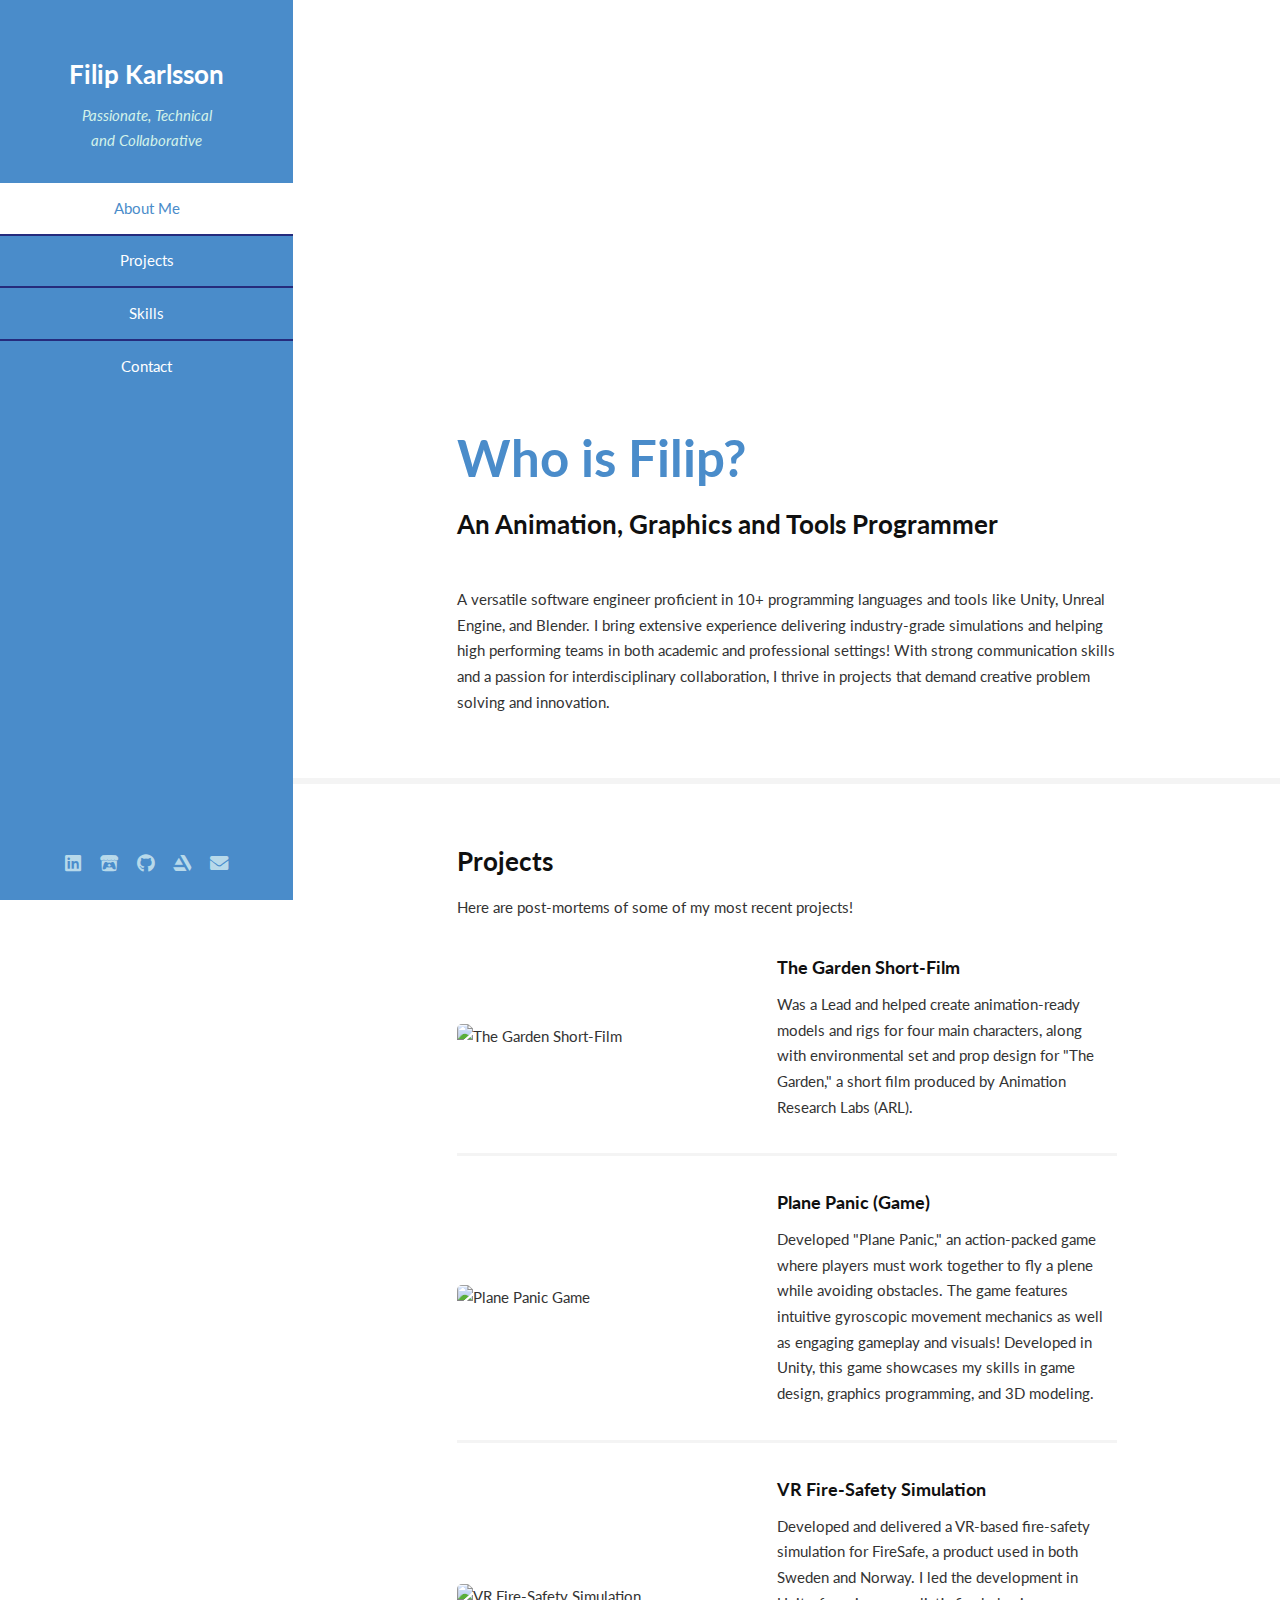
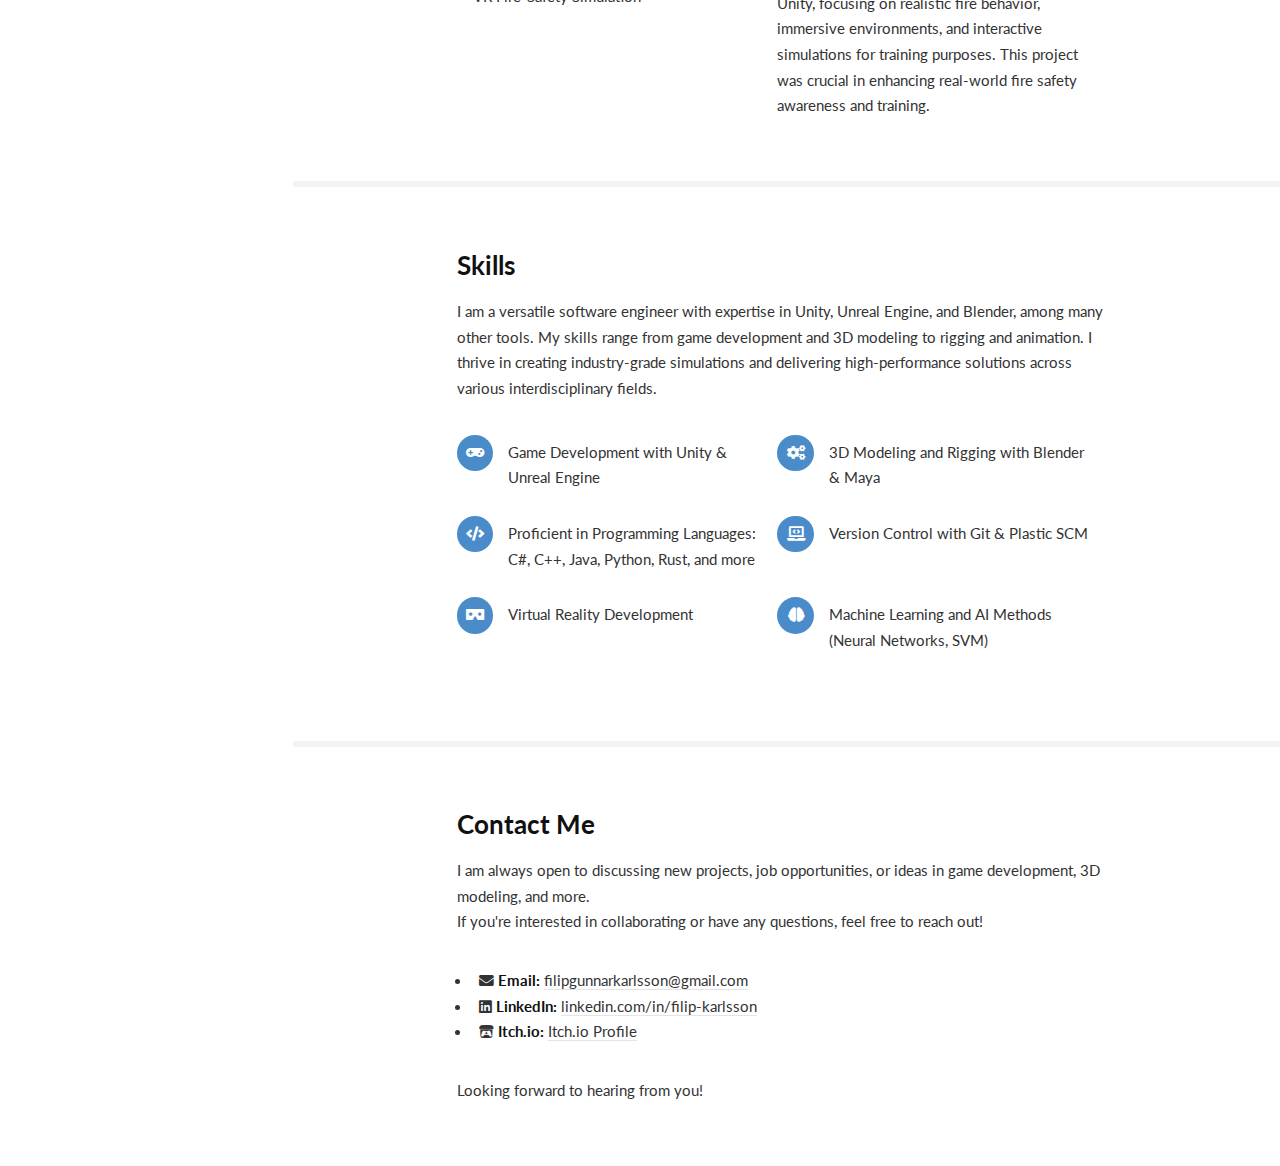
==== commit 698062cc: "commented out blogpost pages" ====
--- a/index.html
+++ b/index.html
@@ -84,7 +84,7 @@
 										<div class="inner">
 											<h4>The Garden Short-Film</h4>
 											<p>Was a Lead and helped create animation-ready models and rigs for four main characters, along with environmental set and prop design for "The Garden," a short film produced by Animation Research Labs (ARL).</p>
-											<a href="garden_post.html" target="_blank">Learn More</a>
+											<!-- <a href="garden_post.html" target="_blank">Learn More</a> -->
 										</div>
 									</article>
 									<!-- Plane Panic (Game) -->
@@ -93,7 +93,7 @@
 										<div class="inner">
 											<h4>Plane Panic (Game)</h4>
 											<p>Developed "Plane Panic," an action-packed game where players must work together to fly a plene while avoiding obstacles. The game features intuitive gyroscopic movement mechanics as well as engaging gameplay and visuals! Developed in Unity, this game showcases my skills in game design, graphics programming, and 3D modeling.</p>
-											<a href="planepanic_post.html" target="_blank">Learn More</a>
+											<!-- <a href="planepanic_post.html" target="_blank">Learn More</a> -->
 										</div>
 									</article>
 									<!-- VR Fire-Safety Simulation -->
@@ -102,7 +102,7 @@
 										<div class="inner">
 											<h4>VR Fire-Safety Simulation</h4>
 											<p>Developed and delivered a VR-based fire-safety simulation for FireSafe, a product used in both Sweden and Norway. I led the development in Unity, focusing on realistic fire behavior, immersive environments, and interactive simulations for training purposes. This project was crucial in enhancing real-world fire safety awareness and training.</p>
-											<a href="firesafe_post.html" target="_blank">Learn More</a>
+											<!-- <a href="firesafe_post.html" target="_blank">Learn More</a> -->
 										</div>
 									</article>
 								</div>
--- a/assets/css/main.css
+++ b/assets/css/main.css
@@ -121,7 +121,7 @@
 		}
 
 	strong, b {
-		color: rgba(200, 200, 200, 0.2);
+		color: rgb(16, 16, 16);
 		font-weight: 700;
 	}
 
@@ -134,7 +134,7 @@
 	}
 
 	h1, h2, h3, h4, h5, h6 {
-		color: rgba(200, 200, 200, 0.2);
+		color: rgb(16, 16, 16);
 		font-weight: 700;
 		line-height: 1em;
 		margin: 0 0 0.5625em 0;
@@ -1792,7 +1792,7 @@
 	}
 
 		header.major h2 + p {
-			color: rgba(200, 200, 200, 0.2);
+			color: rgb(16, 16, 16);
 			font-size: 1.75em;
 			font-weight: 700;
 			margin-top: -0.75em;
@@ -1805,7 +1805,7 @@
 	}
 
 	label {
-		color: rgba(200, 200, 200, 0.2);
+		color: rgb(16, 16, 16);
 		display: block;
 		font-size: 0.9em;
 		font-weight: 700;
@@ -1864,7 +1864,7 @@
 	}
 
 		select option {
-			color: rgba(200, 200, 200, 0.2);
+			color: rgb(16, 16, 16);
 			background: #fff;
 		}
 
@@ -2478,7 +2478,7 @@
 		}
 
 		table th {
-			color: rgba(200, 200, 200, 0.2);
+			color: rgb(16, 16, 16);
 			font-size: 0.9em;
 			font-weight: 700;
 			padding: 0 0.75em 0.75em 0.75em;
@@ -2604,7 +2604,7 @@
 		.button.alt {
 			background-color: transparent;
 			box-shadow: inset 0 0 0 2px #e4e4e4;
-			color: rgba(200, 200, 200, 0.2) !important;
+			color: rgb(16, 16, 16) !important;
 		}
 
 			input[type="submit"].alt:hover,
@@ -2612,7 +2612,7 @@
 			input[type="button"].alt:hover,
 			.button.alt:hover {
 				background-color: #f4f4f4;
-				color: rgba(200, 200, 200, 0.2) !important;
+				color: rgb(16, 16, 16) !important;
 			}
 
 			input[type="submit"].alt:active,
